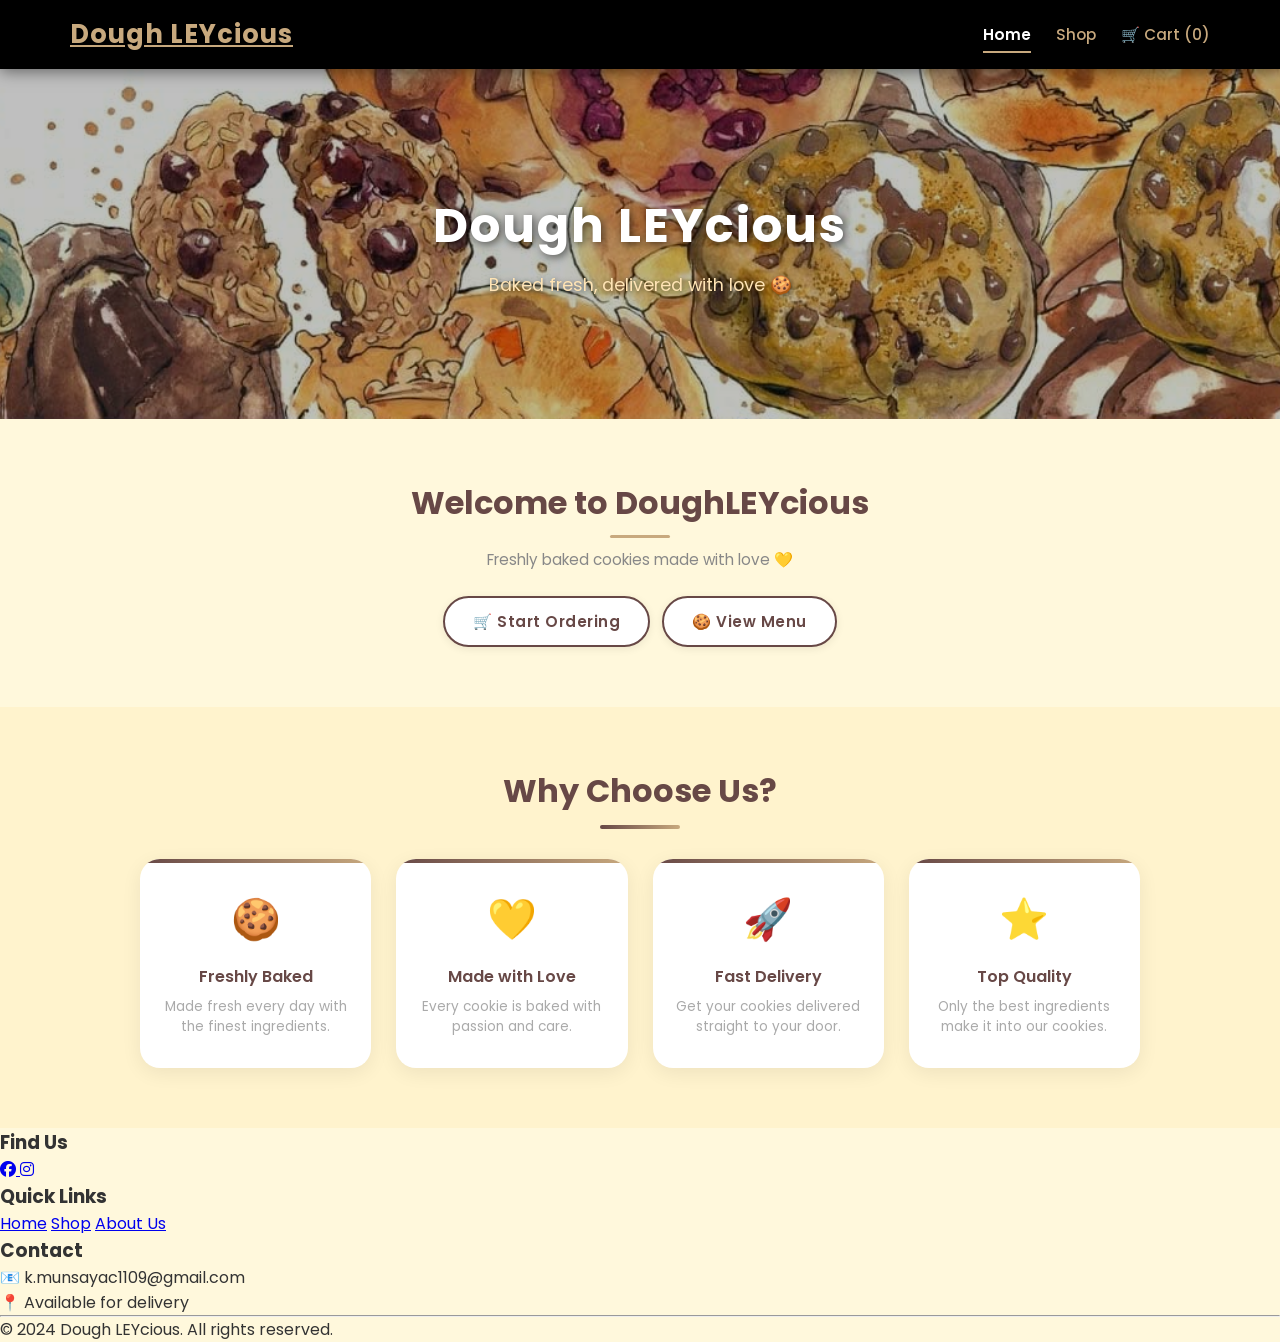
==== index.html @ f7484f89 "initial commit" ====
<!DOCTYPE html>
<html lang="en">
<head>
  <meta charset="UTF-8">
  <meta name="viewport" content="width=device-width, initial-scale=1.0">
  <meta name="description" content="Dough LEYcious - Freshly baked cookies made with love. Order now!">
  <title>Dough Leycious - Home</title>

  <!-- link sa css -->
  <link rel="stylesheet" href="style.css">

  <!-- for icons/emojis -->
  <link rel="stylesheet" href="https://cdnjs.cloudflare.com/ajax/libs/font-awesome/6.5.0/css/all.min.css">

  <!-- for font only -->
  <link rel="preconnect" href="https://fonts.googleapis.com">
  <link rel="preconnect" href="https://fonts.gstatic.com" crossorigin>
  <link href="https://fonts.googleapis.com/css2?family=Poppins:wght@300;400;500;600;700&display=swap" rel="stylesheet">

  <!-- favicon -->
  <link rel="icon" type="image/png" href="images/favicon.png">
</head>

<body>

<!-- ================= for navigation bar ================= -->
<nav class="navbar">
  <div class="navbar-inner">
    <a href="index.html" class="nav-logo">Dough LEYcious</a>
    <ul class="nav-links">
      <li><a href="index.html" class="active">Home</a></li>
      <li><a href="shop.html">Shop</a></li>
      <li><a href="cart.html">🛒 Cart (<span id="cart-count">0</span>)</a></li>
    </ul>
  </div>
</nav>

<main class="main-content">

  <!-- ================= header or so called hero section ================= -->
  <header class="header">
    <img src="images/header.jpg" 
         alt="Freshly baked cookies banner for Dough LEYcious" 
         loading="lazy">
    <div class="header-overlay">
      <h1>Dough LEYcious</h1>
      <p>Baked fresh, delivered with love 🍪</p>
    </div>
  </header>

  <!-- ================= welcome section(pag inopen ito agad makita) ================= -->
  <section class="home-section">
    <div class="container">
      <h2>Welcome to DoughLEYcious</h2>
      <p>Freshly baked cookies made with love 💛</p>
      <div class="order-options">
        <button class="hero-btn" onclick="goToOrderPage()">
          🛒 Start Ordering
        </button>
        <button class="hero-btn-outline" onclick="location.href='shop.html'">
          🍪 View Menu
        </button>
      </div>
    </div>
  </section>

  <!-- ================= additional for homepage design ================= -->
  <section class="features-section">
    <div class="container">
      <h2 class="section-title">Why Choose Us?</h2>
      <div class="divider"></div>
      <div class="features-grid">

        <div class="feature-card">
          <div class="feature-icon">🍪</div>
          <h3>Freshly Baked</h3>
          <p>Made fresh every day with the finest ingredients.</p>
        </div>

        <div class="feature-card">
          <div class="feature-icon">💛</div>
          <h3>Made with Love</h3>
          <p>Every cookie is baked with passion and care.</p>
        </div>

        <div class="feature-card">
          <div class="feature-icon">🚀</div>
          <h3>Fast Delivery</h3>
          <p>Get your cookies delivered straight to your door.</p>
        </div>

        <div class="feature-card">
          <div class="feature-icon">⭐</div>
          <h3>Top Quality</h3>
          <p>Only the best ingredients make it into our cookies.</p>
        </div>

      </div>
    </div>
  </section>

</main>

<!-- ================= footer ================= -->
<footer class="footer">
  <div class="footer-content">

    <div class="footer-section">
      <h3>Find Us</h3>
      <div class="socials">
        <a href="https://www.facebook.com/profile.php?id=61567054065532" 
           aria-label="Visit our Facebook page">
          <i class="fab fa-facebook"></i>
        </a>
        <a href="https://www.instagram.com/dough_leycious/" 
           aria-label="Visit our Instagram page">
          <i class="fab fa-instagram"></i>
        </a>
      </div>
    </div>

    <div class="footer-section">
      <h3>Quick Links</h3>
      <a href="index.html">Home</a>
      <a href="shop.html">Shop</a>
      <a href="aboutus.html">About Us</a>
    </div>

    <div class="footer-section">
      <h3>Contact</h3>
      <p>📧 k.munsayac1109@gmail.com</p>
      <p>📍 Available for delivery</p>
    </div>

  </div>

  <hr class="footer-divider">

  <div class="footer-bottom">
    <p>&copy; 2024 <span>Dough LEYcious</span>. All rights reserved.</p>
  </div>
</footer>

<script src="script.js"></script>
</body>
</html>
---- style.css ----
/* ================= IMPORT FONT ================= */
@import url('https://fonts.googleapis.com/css2?family=Poppins:wght@300;400;500;600;700&display=swap');

/* ================= GLOBAL ================= */
* {
  scroll-behavior: smooth;
  box-sizing: border-box;
  margin: 0;
  padding: 0;
}

html, body {
  height: 100%;
}

body {
  font-family: 'Poppins', sans-serif;
  background: #fff8dc;
  display: flex;
  flex-direction: column;
  color: #333;
}

section {
  padding: 60px 20px;
}

.main-content {
  flex: 1;
}

/* ================= SCROLLBAR ================= */
::-webkit-scrollbar {
  width: 8px;
}

::-webkit-scrollbar-track {
  background: #fff8dc;
}

::-webkit-scrollbar-thumb {
  background: #674846;
  border-radius: 10px;
}

::-webkit-scrollbar-thumb:hover {
  background: #4a3130;
}

/* ================= NAVBAR ================= */
.navbar {
  background: black;
  position: sticky;
  top: 0;
  z-index: 1000;
  box-shadow: 0 2px 15px rgba(0, 0, 0, 0.5);
}

.navbar-inner {
  max-width: 1200px;
  margin: auto;
  display: flex;
  justify-content: space-between;
  align-items: center;
  padding: 15px 30px;
}

/* LOGO */
.nav-logo {
  color: #c8a97e;
  font-size: 1.6rem;
  font-weight: 700;
  letter-spacing: 1px;
  text-shadow: 1px 1px 3px rgba(0,0,0,0.3);
  transition: 0.3s;
}

.nav-logo:hover {
  color: #fff;
  transform: scale(1.05);
}

/* NAV LINKS */
.nav-links {
  list-style: none;
  display: flex;
  gap: 25px;
  align-items: center;
}

.nav-links a {
  color: #c8a97e;
  text-decoration: none;
  font-weight: 500;
  font-size: 0.95rem;
  position: relative;
  padding-bottom: 5px;
  transition: color 0.3s;
}

/* HOVER UNDERLINE EFFECT */
.nav-links a::after {
  content: "";
  position: absolute;
  width: 0%;
  height: 2px;
  background: #c8a97e;
  left: 0;
  bottom: -3px;
  transition: 0.3s ease;
}

.nav-links a:hover::after,
.nav-links a.active::after {
  width: 100%;
}

.nav-links a:hover {
  color: #fff;
}

/* ACTIVE LINK */
.nav-links a.active {
  color: #fff;
  font-weight: 600;
}

/* ================= HEADER / HERO ================= */
.header {
  position: relative;
  overflow: hidden;
}

.header img {
  width: 100%;
  height: 350px;
  object-fit: cover;
  display: block;
  filter: brightness(0.75);
  transition: transform 0.5s ease;
}

.header:hover img {
  transform: scale(1.03);
}

/* HERO OVERLAY TEXT */
.header-overlay {
  position: absolute;
  top: 50%;
  left: 50%;
  transform: translate(-50%, -50%);
  text-align: center;
  color: white;
  z-index: 2;
}

.header-overlay h1 {
  font-size: 3rem;
  font-weight: 700;
  text-shadow: 2px 2px 8px rgba(0,0,0,0.6);
  letter-spacing: 2px;
}

.header-overlay p {
  font-size: 1.1rem;
  margin-top: 10px;
  text-shadow: 1px 1px 5px rgba(0,0,0,0.5);
  color: #ffe4b5;
}

/* ================= HOME / ORDER SECTION ================= */
.home-section {
  text-align: center;
  padding: 60px 20px;
}

.home-section h2 {
  font-size: 2rem;
  color: #674846;
  margin-bottom: 10px;
  position: relative;
  display: inline-block;
}

/* UNDERLINE DECORATION */
.home-section h2::after {
  content: "";
  display: block;
  width: 60px;
  height: 3px;
  background: #c8a97e;
  margin: 8px auto 0;
  border-radius: 5px;
}

.home-section p {
  color: #888;
  font-size: 0.95rem;
  margin-bottom: 25px;
}

/* ORDER BUTTONS */
.order-options {
  margin-top: 20px;
  display: flex;
  flex-wrap: wrap;
  justify-content: center;
  gap: 12px;
}

.order-options button {
  background: white;
  color: #674846;
  border: 2px solid #674846;
  padding: 12px 28px;
  border-radius: 30px;
  cursor: pointer;
  font-weight: 600;
  font-size: 0.95rem;
  font-family: 'Poppins', sans-serif;
  transition: all 0.3s ease;
  box-shadow: 0 2px 8px rgba(0,0,0,0.08);
}

.order-options button:hover {
  background: #674846;
  color: white;
  transform: translateY(-4px);
  box-shadow: 0 8px 20px rgba(103, 72, 70, 0.35);
}

.order-options button:active {
  transform: scale(0.95);
}

/* ================= CARDS SECTION ================= */
.cards-section {
  padding: 40px 20px;
  text-align: center;
}

.cards-section h2 {
  font-size: 2rem;
  color: #674846;
  margin-bottom: 30px;
}

.cards-container {
  display: flex;
  flex-wrap: wrap;
  justify-content: center;
  gap: 25px;
}

/* PRODUCT CARD */
.card {
  background: white;
  border-radius: 20px;
  padding: 20px;
  width: 220px;
  box-shadow: 0 5px 20px rgba(0,0,0,0.1);
  transition: all 0.3s ease;
  cursor: pointer;
  position: relative;
  overflow: hidden;
}

.card::before {
  content: "";
  position: absolute;
  top: 0;
  left: 0;
  width: 100%;
  height: 4px;
  background: linear-gradient(to right, #674846, #c8a97e);
}

.card:hover {
  transform: translateY(-8px);
  box-shadow: 0 15px 35px rgba(103, 72, 70, 0.25);
}

.card img {
  width: 100%;
  height: 150px;
  object-fit: cover;
  border-radius: 12px;
  margin-bottom: 12px;
  transition: transform 0.4s ease;
}

.card:hover img {
  transform: scale(1.05);
}

.card h3 {
  font-size: 1rem;
  color: #674846;
  margin-bottom: 5px;
}

.card p {
  font-size: 0.85rem;
  color: #999;
  margin-bottom: 10px;
}

.card .price {
  font-size: 1.1rem;
  font-weight: 700;
  color: #c8a97e;
}

.card .add-btn {
  margin-top: 12px;
  background: #674846;
  color: white;
  border: none;
  padding: 8px 20px;
  border-radius: 20px;
  cursor: pointer;
  font-size: 0.85rem;
  font-family: 'Poppins', sans-serif;
  transition: 0.3s;
  width: 100%;
}

.card .add-btn:hover {
  background: #c8a97e;
  transform: scale(1.03);
}

/* ================= BADGE / TAG ================= */
.badge {
  position: absolute;
  top: 15px;
  right: 15px;
  background: #674846;
  color: white;
  font-size: 0.7rem;
  padding: 4px 10px;
  border-radius: 20px;
  font-weight: 600;
  letter-spacing: 0.5px;
  z-index: 2;
  box-shadow: 0 2px 8px rgba(0,0,0,0.15);
}

.badge.new {
  background: #c8a97e;
}

.badge.sale {
  background: #e74c3c;
}

/* ================= DIVIDER ================= */
.divider {
  width: 80px;
  height: 4px;
  background: linear-gradient(to right, #674846, #c8a97e);
  margin: 10px auto 30px;
  border-radius: 5px;
}

/* ================= TOAST NOTIFICATION ================= */
.toast {
  position: fixed;
  bottom: 30px;
  right: 30px;
  background: #674846;
  color: white;
  padding: 12px 22px;
  border-radius: 30px;
  font-size: 0.9rem;
  box-shadow: 0 5px 15px rgba(0,0,0,0.2);
  opacity: 0;
  transform: translateY(20px);
  transition: all 0.4s ease;
  z-index: 9999;
}

.toast.show {
  opacity: 1;
  transform: translateY(0);
}

/* ================= SHOP BANNER ================= */
.shop-banner {
  background: linear-gradient(135deg, #674846, #c8a97e);
  padding: 60px 20px;
  text-align: center;
  position: relative;
  overflow: hidden;
}

.shop-banner::before {
  content: "🍪";
  position: absolute;
  font-size: 10rem;
  opacity: 0.07;
  top: -20px;
  left: -20px;
}

.shop-banner::after {
  content: "🍪";
  position: absolute;
  font-size: 10rem;
  opacity: 0.07;
  bottom: -20px;
  right: -20px;
}

.shop-banner-text h1 {
  font-size: 2.8rem;
  color: white;
  font-weight: 700;
  text-shadow: 2px 2px 8px rgba(0,0,0,0.3);
  letter-spacing: 2px;
}

.shop-banner-text p {
  color: #ffe4b5;
  font-size: 1rem;
  margin-top: 8px;
}

/* ================= SHOP CONTAINER ================= */
.shop-container {
  max-width: 1200px;
  margin: 40px auto;
  padding: 0 20px 60px;
}

/* SHOP TITLE */
.shop-title {
  text-align: center;
  font-size: 2rem;
  color: #674846;
  font-weight: 700;
  margin-bottom: 5px;
}

/* ================= PRODUCT GRID ================= */
.product-grid {
  display: grid;
  grid-template-columns: repeat(auto-fill, minmax(230px, 1fr));
  gap: 30px;
  margin-top: 30px;
}

/* ================= PRODUCT CARD ================= */
.product-card {
  background: white;
  border-radius: 20px;
  overflow: hidden;
  box-shadow: 0 5px 20px rgba(0,0,0,0.08);
  transition: all 0.3s ease;
  position: relative;
  display: flex;
  flex-direction: column;
}

/* TOP GRADIENT LINE */
.product-card::before {
  content: "";
  position: absolute;
  top: 0;
  left: 0;
  width: 100%;
  height: 4px;
  background: linear-gradient(to right, #674846, #c8a97e);
  z-index: 1;
}

.product-card:hover {
  transform: translateY(-8px);
  box-shadow: 0 15px 35px rgba(103, 72, 70, 0.2);
}

/* PRODUCT IMAGE */
.product-card img {
  width: 100%;
  height: 200px;
  object-fit: cover;
  display: block;
  transition: transform 0.4s ease;
}

.product-card:hover img {
  transform: scale(1.05);
}

/* PRODUCT INFO */
.product-info {
  padding: 18px;
  display: flex;
  flex-direction: column;
  gap: 8px;
  flex: 1;
}

.product-info h3 {
  font-size: 1.05rem;
  color: #674846;
  font-weight: 600;
  margin: 0;
}

/* PRODUCT DESCRIPTION */
.product-desc {
  font-size: 0.82rem;
  color: #aaa;
  margin: 0;
  line-height: 1.4;
}

/* PRICE */
.product-info .price {
  font-size: 1.2rem;
  font-weight: 700;
  color: #c8a97e;
  margin: 0;
}

/* ================= QUANTITY CONTROLS ================= */
.quantity {
  display: flex;
  align-items: center;
  gap: 10px;
  margin-top: 5px;
}

.quantity button {
  width: 32px;
  height: 32px;
  border-radius: 50%;
  border: 2px solid #674846;
  background: white;
  color: #674846;
  font-size: 1.1rem;
  font-weight: 700;
  cursor: pointer;
  transition: all 0.2s ease;
  display: flex;
  align-items: center;
  justify-content: center;
  line-height: 1;
}

.quantity button:hover {
  background: #674846;
  color: white;
  transform: scale(1.1);
}

.quantity input {
  width: 45px;
  text-align: center;
  border: 2px solid #e0d5c5;
  border-radius: 10px;
  padding: 5px;
  font-size: 0.95rem;
  font-family: 'Poppins', sans-serif
}
/* ================= SHOP BANNER ================= */
.shop-banner {
  background: linear-gradient(135deg, #674846, #c8a97e);
  padding: 60px 20px;
  text-align: center;
  position: relative;
  overflow: hidden;
}

.shop-banner::before {
  content: "🍪";
  position: absolute;
  font-size: 10rem;
  opacity: 0.07;
  top: -20px;
  left: -20px;
  pointer-events: none;
}

.shop-banner::after {
  content: "🍪";
  position: absolute;
  font-size: 10rem;
  opacity: 0.07;
  bottom: -20px;
  right: -20px;
  pointer-events: none;
}

.shop-banner-text h1 {
  font-size: 2.8rem;
  color: white;
  font-weight: 700;
  text-shadow: 2px 2px 8px rgba(0,0,0,0.3);
  letter-spacing: 2px;
}

.shop-banner-text p {
  color: #ffe4b5;
  font-size: 1rem;
  margin-top: 8px;
}

/* ================= SHOP CONTAINER ================= */
.shop-container {
  max-width: 1200px;
  margin: 40px auto;
  padding: 0 20px 60px;
}

/* SHOP TITLE */
.shop-title {
  text-align: center;
  font-size: 2rem;
  color: #674846;
  font-weight: 700;
  margin-bottom: 5px;
}

/* ================= PRODUCT GRID ================= */
.product-grid {
  display: grid;
  grid-template-columns: repeat(auto-fill, minmax(230px, 1fr));
  gap: 30px;
  margin-top: 30px;
}

/* ================= PRODUCT CARD ================= */
.product-card {
  background: white;
  border-radius: 20px;
  overflow: hidden;
  box-shadow: 0 5px 20px rgba(0,0,0,0.08);
  transition: all 0.3s ease;
  position: relative;
  display: flex;
  flex-direction: column;
}

/* TOP GRADIENT LINE */
.product-card::before {
  content: "";
  position: absolute;
  top: 0;
  left: 0;
  width: 100%;
  height: 4px;
  background: linear-gradient(to right, #674846, #c8a97e);
  z-index: 1;
}

.product-card:hover {
  transform: translateY(-8px);
  box-shadow: 0 15px 35px rgba(103, 72, 70, 0.2);
}

/* PRODUCT IMAGE */
.product-card img {
  width: 100%;
  height: 200px;
  object-fit: cover;
  display: block;
  transition: transform 0.4s ease;
}

.product-card:hover img {
  transform: scale(1.05);
}

/* PRODUCT INFO */
.product-info {
  padding: 18px;
  display: flex;
  flex-direction: column;
  gap: 8px;
  flex: 1;
}

.product-info h3 {
  font-size: 1.05rem;
  color: #674846;
  font-weight: 600;
  margin: 0;
}

/* PRODUCT DESCRIPTION */
.product-desc {
  font-size: 0.82rem;
  color: #aaa;
  margin: 0;
  line-height: 1.4;
}

/* PRICE */
.product-info .price {
  font-size: 1.2rem;
  font-weight: 700;
  color: #c8a97e;
  margin: 0;
}

/* ================= QUANTITY CONTROLS ================= */
.quantity {
  display: flex;
  align-items: center;
  gap: 10px;
  margin-top: 5px;
}

.quantity button {
  width: 32px;
  height: 32px;
  border-radius: 50%;
  border: 2px solid #674846;
  background: white;
  color: #674846;
  font-size: 1.1rem;
  font-weight: 700;
  cursor: pointer;
  transition: all 0.2s ease;
  display: flex;
  align-items: center;
  justify-content: center;
  line-height: 1;
}

.quantity button:hover {
  background: #674846;
  color: white;
  transform: scale(1.1);
}

.quantity input {
  width: 45px;
  text-align: center;
  border: 2px solid #e0d5c5;
  border-radius: 10px;
  padding: 5px;
  font-size: 0.95rem;
  font-family: 'Poppins', sans-serif;
  color: #674846;
  font-weight: 600;
  outline: none;
  transition: border 0.3s;
}

.quantity input:focus {
  border-color: #c8a97e;
}

/* Hide number input arrows */
.quantity input::-webkit-outer-spin-button,
.quantity input::-webkit-inner-spin-button {
  -webkit-appearance: none;
  margin: 0;
}


/* ================= ADD TO CART BUTTON ================= */
.add-to-cart-btn {
  margin-top: auto;
  background: linear-gradient(135deg, #674846, #c8a97e);
  color: white;
  border: none;
  padding: 10px 20px;
  border-radius: 25px;
  cursor: pointer;
  font-size: 0.9rem;
  font-family: 'Poppins', sans-serif;
  font-weight: 600;
  transition: all 0.3s ease;
  width: 100%;
  letter-spacing: 0.5px;
  box-shadow: 0 4px 12px rgba(103, 72, 70, 0.25);
}

.add-to-cart-btn:hover {
  background: linear-gradient(135deg, #c8a97e, #674846);
  transform: translateY(-2px);
  box-shadow: 0 8px 20px rgba(103, 72, 70, 0.35);
}

.add-to-cart-btn:active {
  transform: scale(0.97);
}

/* ================= HERO BUTTON ================= */
.hero-btn {
  background: linear-gradient(135deg, #674846, #c8a97e);
  color: white;
  border: none;
  padding: 14px 35px;
  border-radius: 30px;
  cursor: pointer;
  font-size: 1rem;
  font-family: 'Poppins', sans-serif;
  font-weight: 600;
  transition: all 0.3s ease;
  box-shadow: 0 4px 15px rgba(103, 72, 70, 0.35);
  letter-spacing: 0.5px;
}

.hero-btn:hover {
  background: linear-gradient(135deg, #c8a97e, #674846);
  transform: translateY(-4px);
  box-shadow: 0 8px 25px rgba(103, 72, 70, 0.45);
}

.hero-btn:active {
  transform: scale(0.97);
}

/* OUTLINE BUTTON */
.hero-btn-outline {
  background: transparent;
  color: #674846;
  border: 2px solid #674846;
  padding: 14px 35px;
  border-radius: 30px;
  cursor: pointer;
  font-size: 1rem;
  font-family: 'Poppins', sans-serif;
  font-weight: 600;
  transition: all 0.3s ease;
  letter-spacing: 0.5px;
}

.hero-btn-outline:hover {
  background: #674846;
  color: white;
  transform: translateY(-4px);
  box-shadow: 0 8px 25px rgba(103, 72, 70, 0.35);
}

.hero-btn-outline:active {
  transform: scale(0.97);
}

/* ================= FEATURES SECTION ================= */
.features-section {
  padding: 60px 20px;
  background: #fff3cd;
  text-align: center;
}

.section-title {
  font-size: 2rem;
  color: #674846;
  font-weight: 700;
  margin-bottom: 5px;
}

.features-grid {
  display: grid;
  grid-template-columns: repeat(auto-fill, minmax(200px, 1fr));
  gap: 25px;
  margin-top: 30px;
  max-width: 1000px;
  margin-left: auto;
  margin-right: auto;
}

/* FEATURE CARD */
.feature-card {
  background: white;
  border-radius: 20px;
  padding: 30px 20px;
  box-shadow: 0 5px 20px rgba(0,0,0,0.07);
  transition: all 0.3s ease;
  position: relative;
  overflow: hidden;
}

/* TOP GRADIENT LINE */
.feature-card::before {
  content: "";
  position: absolute;
  top: 0;
  left: 0;
  width: 100%;
  height: 4px;
  background: linear-gradient(to right, #674846, #c8a97e);
}

.feature-card:hover {
  transform: translateY(-8px);
  box-shadow: 0 15px 35px rgba(103, 72, 70, 0.15);
}

.feature-icon {
  font-size: 2.5rem;
  margin-bottom: 15px;
}

.feature-card h3 {
  font-size: 1rem;
  color: #674846;
  font-weight: 600;
  margin-bottom: 8px;
}

.feature-card p {
  font-size: 0.85rem;
  color: #aaa;
  line-height: 1.5;
}

/* ================= CONTAINER ================= */
.container {
  max-width: 1200px;
  margin: 0 auto;
  padding: 0 20px;
}

/* ================= RESPONSIVE ================= */
@media (max-width: 768px) {
  .features-grid {
    grid-template-columns: repeat(2, 1fr);
    gap: 15px;
  }

  .section-title {
    font-size: 1.5rem;
  }

  .hero-btn,
  .hero-btn-outline {
    padding: 12px 25px;
    font-size: 0.9rem;
  }
}

@media (max-width: 480px) {
  .features-grid {
    grid-template-columns: repeat(2, 1fr);
    gap: 12px;
  }

  .feature-card {
    padding: 20px 15px;
  }

  .feature-icon {
    font-size: 2rem;
  }

  .hero-btn,
  .hero-btn-outline {
    width: 100%;
    padding: 12px 20px;
  }

  .order-options {
    flex-direction: column;
    align-items: center;
  }
}

/* ================= ABOUT BANNER ================= */
.about-banner {
  background: linear-gradient(135deg, #674846, #c8a97e);
  padding: 80px 20px;
  text-align: center;
  position: relative;
  overflow: hidden;
}

.about-banner::before {
  content: "🍪";
  position: absolute;
  font-size: 10rem;
  opacity: 0.07;
  top: -20px;
  left: -20px;
  pointer-events: none;
}

.about-banner::after {
  content: "🍪";
  position: absolute;
  font-size: 10rem;
  opacity: 0.07;
  bottom: -20px;
  right: -20px;
  pointer-events: none;
}

.about-banner-text h1 {
  font-size: 2.8rem;
  color: white;
  font-weight: 700;
  text-shadow: 2px 2px 8px rgba(0,0,0,0.3);
  letter-spacing: 2px;
}

.about-banner-text p {
  color: #ffe4b5;
  font-size: 1rem;
  margin-top: 8px;
}

/* ================= ABOUT SECTION ================= */
.about-section {
  padding: 80px 20px;
  background: #fff8dc;
}

.about-story {
  display: flex;
  align-items: center;
  gap: 60px;
  max-width: 1100px;
  margin: 0 auto;
}

/* STORY IMAGE */
.about-story-img {
  flex: 1;
  border-radius: 20px;
  overflow: hidden;
  box-shadow: 0 10px 40px rgba(103, 72, 70, 0.2);
  min-width: 280px;
}

.about-story-img img {
  width: 100%;
  height: 380px;
  object-fit: cover;
  display: block;
  transition: transform 0.5s ease;
}

.about-story-img:hover img {
  transform: scale(1.05);
}

/* STORY TEXT */
.about-story-text {
  flex: 1;
}

.about-story-text h2 {
  font-size: 2rem;
  color: #674846;
  font-weight: 700;
  margin-bottom: 5px;
}

.about-story-text p {
  color: #777;
  font-size: 0.95rem;
  line-height: 1.8;
  margin-bottom: 15px;
}

.about-story-text .hero-btn {
  margin-top: 10px;
}

/* ================= VALUES SECTION ================= */
.values-section {
  padding: 80px 20px;
  background: #fff3cd;
  text-align: center;
}

.values-grid {
  display: grid;
  grid-template-columns: repeat(auto-fill, minmax(220px, 1fr));
  gap: 25px;
  margin-top: 30px;
  max-width: 1000px;
  margin-left: auto;
  margin-right: auto;
}

/* VALUE CARD */
.value-card {
  background: white;
  border-radius: 20px;
  padding: 35px 25px;
  box-shadow: 0 5px 20px rgba(0,0,0,0.07);
  transition: all 0.3s ease;
  position: relative;
  overflow: hidden;
}

.value-card::before {
  content: "";
  position: absolute;
  top: 0;
  left: 0;
  width: 100%;
  height: 4px;
  background: linear-gradient(to right, #674846, #c8a97e);
}

.value-card:hover {
  transform: translateY(-8px);
  box-shadow: 0 15px 35px rgba(103, 72, 70, 0.15);
}

.value-icon {
  font-size: 2.5rem;
  margin-bottom: 15px;
}

.value-card h3 {
  font-size: 1rem;
  color: #674846;
  font-weight: 600;
  margin-bottom: 10px;
}

.value-card p {
  font-size: 0.85rem;
  color: #aaa;
  line-height: 1.6;
}

/* ================= TEAM SECTION ================= */
.team-section {
  padding: 80px 20px;
  background: #fff8dc;
  text-align: center;
}

.team-grid {
  display: flex;
  flex-wrap: wrap;
  justify-content: center;
  gap: 30px;
  margin-top: 30px;
}

/* TEAM CARD */
.team-card {
  background: white;
  border-radius: 20px;
  padding: 30px 25px;
  width: 260px;
  box-shadow: 0 5px 20
}

/* ================= ORDER BANNER ================= */
.order-banner {
  background: linear-gradient(135deg, #674846, #c8a97e);
  padding: 80px 20px;
  text-align: center;
  position: relative;
  overflow: hidden;
}

.order-banner::before {
  content: "🍪";
  position: absolute;
  font-size: 10rem;
  opacity: 0.07;
  top: -20px;
  left: -20px;
  pointer-events: none;
}

.order-banner::after {
  content: "🍪";
  position: absolute;
  font-size: 10rem;
  opacity: 0.07;
  bottom: -20px;
  right: -20px;
  pointer-events: none;
}

.order-banner-text h1 {
  font-size: 2.8rem;
  color: white;
  font-weight: 700;
  text-shadow: 2px 2px 8px rgba(0,0,0,0.3);
  letter-spacing: 2px;
}

.order-banner-text p {
  color: #ffe4b5;
  font-size: 1rem;
  margin-top: 8px;
}

/* ================= BOX SECTION ================= */
.box-section {
  padding: 80px 20px;
  background: #fff8dc;
  text-align: center;
}

.box-subtitle {
  color: #888;
  font-size: 0.95rem;
  margin-bottom: 40px;
}

/* ================= BOX GRID ================= */
.box-grid {
  display: flex;
  flex-wrap: wrap;
  justify-content: center;
  gap: 30px;
  margin-top: 10px;
}

/* ================= BOX CARD ================= */
.box-card {
  background: white;
  border-radius: 24px;
  padding: 35px 25px;
  width: 300px;
  box-shadow: 0 5px 25px rgba(0,0,0,0.08);
  transition: all 0.3s ease;
  position: relative;
  overflow: hidden;
  cursor: pointer;
  text-align: center;
}

/* TOP GRADIENT LINE */
.box-card::before {
  content: "";
  position: absolute;
  top: 0;
  left: 0;
  width: 100%;
  height: 4px;
  background: linear-gradient(to right, #674846, #c8a97e);
}

.box-card:hover {
  transform: translateY(-10px);
  box-shadow: 0 20px 45px rgba(103, 72, 70, 0.2);
}

/* POPULAR CARD */
.box-card.popular {
  border: 2px solid #c8a97e;
  transform: scale(1.03);
  box-shadow: 0 10px 40px rgba(103, 72, 70, 0.2);
}

.box-card.popular:hover {
  transform: scale(1.03) translateY(-10px);
}

/* BOX ICON */
.box-icon {
  font-size: 2.5rem;
  margin-bottom: 15px;
}

/* BOX BADGE */
.box-badge {
  display: inline-block;
  background: #674846;
  color: white;
  font-size: 0.72rem;
  padding: 4px 14px;
  border-radius: 20px;
  font-weight: 600;
  margin-bottom: 12px;
  letter-spacing: 0.5px;
}

.popular-badge {
  background: linear-gradient(135deg, #674846, #c8a97e);
}

.best-badge {
  background: #c8a97e;
}

/* BOX TITLE */
.box-card h3 {
  font-size: 1.4rem;
  color: #674846;
  font-weight: 700;
  margin-bottom: 10px;
}

/* BOX DESCRIPTION */
.box-desc {
  font-size: 0.85rem;
  color: #aaa;
  line-height: 1.6;
  margin-bottom: 15px;
}

/* BOX PERKS LIST */
.box-perks {
  list-style: none;
  text-align: left;
  margin-bottom: 20px;
  padding: 0;
}

.box-perks li {
  font-size: 0.85rem;
  color: #666;
  padding: 5px 0;
  border-bottom: 1px dashed #f0e6d3;
}

.box-perks li:last-child {
  border-bottom: none;
}

/* BOX PRICE */
.box-price {
  font-size: 1.8rem;
  font-weight: 700;
  color: #c8a97e;
  margin-bottom: 20px;
}

/* BOX BUTTON */
.box-btn {
  width: 100%;
  background: linear-gradient(135deg, #674846, #c8a97e);
  color: white;
  border: none;
  padding: 12px 20px;
  border-radius: 25px;
  cursor: pointer;
  font-size: 0.95rem;
  font-family: 'Poppins', sans-serif;
  font-weight: 600;
  transition: all 0.3s ease;
  box-shadow: 0 4px 15px rgba(103, 72, 70, 0.25);
  letter-spacing: 0.5px;
}

.box-btn:hover {
  background: linear-gradient(135deg, #c8a97e, #674846);
  transform: translateY(-2px);
  box-shadow: 0 8px 25px rgba(103, 72, 70, 0.35);
}

.box-btn:active {
  transform: scale(0.97);
}

/* POPULAR BUTTON */
.popular-btn {
  background: linear-gradient(135deg, #c8a97e, #674846);
}

/* ================= HOW IT WORKS SECTION ================= */
.how-section {
  padding: 80px 20px;
  background: #fff3cd;
  text-align: center;
}

/* ================= CART BANNER ================= */
.cart-banner {
  background: linear-gradient(135deg, #674846, #c8a97e);
  padding: 80px 20px;
  text-align: center;
  position: relative;
  overflow: hidden;
}

.cart-banner::before {
  content: "🛒";
  position: absolute;
  font-size: 10rem;
  opacity: 0.07;
  top: -20px;
  left: -20px;
  pointer-events: none;
}

.cart-banner::after {
  content: "🛒";
  position: absolute;
  font-size: 10rem;
  opacity: 0.07;
  bottom: -20px;
  right: -20px;
  pointer-events: none;
}

.cart-banner-text h1 {
  font-size: 2.8rem;
  color: white;
  font-weight: 700;
  text-shadow: 2px 2px 8px rgba(0,0,0,0.3);
  letter-spacing: 2px;
}

.cart-banner-text p {
  color: #ffe4b5;
  font-size: 1rem;
  margin-top: 8px;
}

/* ================= CART SECTION ================= */
.cart-section {
  padding: 60px 20px;
  background: #fff8dc;
}

/* CART WRAPPER */
.cart-wrapper {
  display: flex;
  gap: 30px;
  align-items: flex-start;
  max-width: 1100px;
  margin: 0 auto;
}

/* ================= CART LEFT ================= */
.cart-left {
  flex: 1.5;
  background: white;
  border-radius: 20px;
  padding: 30px;
  box-shadow: 0 5px 25px rgba(0,0,0,0.08);
  position: relative;
  overflow: hidden;
}

.cart-left::before {
  content: "";
  position: absolute;
  top: 0;
  left: 0;
  width: 100%;
  height: 4px;
  background: linear-gradient(to right, #674846, #c8a97e);
}

/* CART HEADER */
.cart-header {
  display: flex;
  justify-content: space-between;
  align-items: center;
  margin-bottom: 15px;
}

.cart-header h2 {
  font-size: 1.3rem;
  color: #674846;
  font-weight: 700;
}

/* CLEAR CART BUTTON */
.clear-cart-btn {
  background: transparent;
  border: 2px solid #e74c3c;
  color: #e74c3c;
  padding: 6px 16px;
  border-radius: 20px;
  cursor: pointer;
  font-size: 0.8rem;
  font-family: 'Poppins', sans-serif;
  font-weight: 600;
  transition: all 0.3s ease;
}

.clear-cart-btn:hover {
  background: #e74c3c;
  color: white;
  transform: translateY(-2px);
}

/* ================= CART ITEM ================= */
.cart-item {
  display: flex;
  align-items: center;
  gap: 15px;
  padding: 15px 0;
  border-bottom: 1px dashed #f0e6d3;
}

.cart-item:last-child {
  border-bottom: none;
}

.cart-item img {
  width: 75px;
  height: 75px;
  object-fit: cover;
  border-radius: 12px;
  box-shadow: 0 3px 10px rgba(0,0,0,0.1);
}

.cart-item-info {
  flex: 1;
}

.cart-item-info h3 {
  font-size: 0.95rem;
  color: #674846;
  font-weight: 600;
  margin-bottom: 4px;
}

.cart-item-info p {
  font-size: 0.85rem;
  color: #aaa;
}

.cart-item-price {
  font-size: 1rem;
  font-weight: 700;
  color: #c8a97e;
  min-width: 70px;
  text-align: right;
}

/* REMOVE BUTTON */
.remove-btn {
  background: transparent;
  border: none;
  color: #e74c3c;
  font-size: 1.1rem;
  cursor: pointer;
  transition: all 0.2s ease;
  padding: 5px;
}

.remove-btn:hover {
  transform: scale(1.2);
  color: #c0392b;
}

/* ================= EMPTY CART ================= */
.empty-cart {
  text-align: center;
  padding: 50px 20px;
}
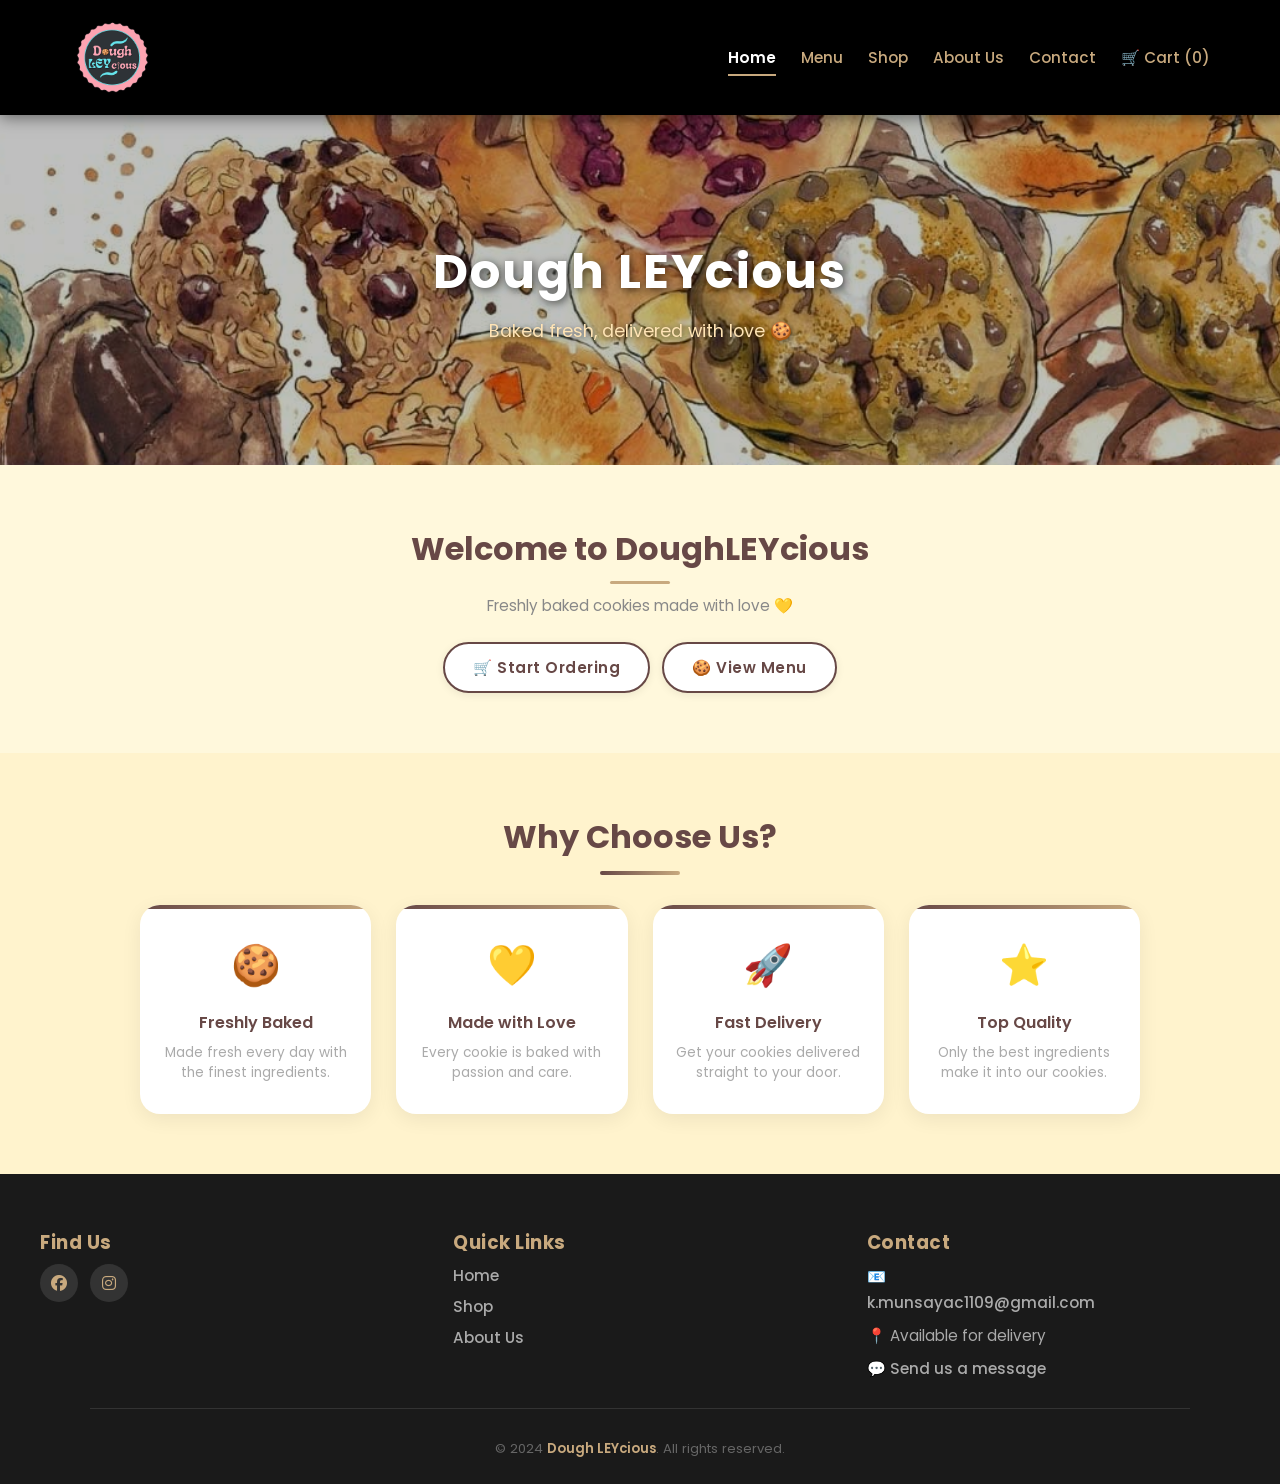
==== commit 176c04de: "all changes" ====
--- a/index.html
+++ b/index.html
@@ -18,7 +18,7 @@
   <link href="https://fonts.googleapis.com/css2?family=Poppins:wght@300;400;500;600;700&display=swap" rel="stylesheet">
 
   <!-- favicon -->
-  <link rel="icon" type="image/png" href="images/favicon.png">
+  <link rel="icon" type="image/png" href="images/logo.png">
 </head>
 
 <body>
@@ -26,10 +26,18 @@
 <!-- ================= for navigation bar ================= -->
 <nav class="navbar">
   <div class="navbar-inner">
-    <a href="index.html" class="nav-logo">Dough LEYcious</a>
+    <a href="index.html" class="nav-logo">
+  <img src="images/logo.png" alt="Dough LEYcious Logo" class="nav-logo-img">
+</a>
+
+
+
     <ul class="nav-links">
       <li><a href="index.html" class="active">Home</a></li>
+      <li><a href="cookies.html">Menu</a></li>
       <li><a href="shop.html">Shop</a></li>
+      <li><a href="aboutus.html">About Us</a></li>
+      <li><a href="contact.html">Contact</a></li>
       <li><a href="cart.html">🛒 Cart (<span id="cart-count">0</span>)</a></li>
     </ul>
   </div>
@@ -57,7 +65,7 @@
         <button class="hero-btn" onclick="goToOrderPage()">
           🛒 Start Ordering
         </button>
-        <button class="hero-btn-outline" onclick="location.href='shop.html'">
+        <button class="hero-btn-outline" onclick="location.href='cookies.html'">
           🍪 View Menu
         </button>
       </div>
@@ -95,13 +103,14 @@
           <p>Only the best ingredients make it into our cookies.</p>
         </div>
 
+        
       </div>
     </div>
   </section>
 
 </main>
 
-<!-- ================= footer ================= -->
+<!-- ================= footer section ================= -->
 <footer class="footer">
   <div class="footer-content">
 
@@ -126,11 +135,13 @@
       <a href="aboutus.html">About Us</a>
     </div>
 
-    <div class="footer-section">
-      <h3>Contact</h3>
-      <p>📧 k.munsayac1109@gmail.com</p>
-      <p>📍 Available for delivery</p>
-    </div>
+    
+  <div class="footer-section">
+    <h3>Contact</h3>
+    <p>📧 <a href="mailto:k.munsayac1109@gmail.com">k.munsayac1109@gmail.com</a></p>
+    <p>📍 Available for delivery</p>
+    <a href="contact.html" class="contact-page-link">💬 Send us a message</a>
+</div>
 
   </div>
 
--- a/style.css
+++ b/style.css
@@ -1,7 +1,7 @@
-/* ================= IMPORT FONT ================= */
+/* ================= FONT ================= */
 @import url('https://fonts.googleapis.com/css2?family=Poppins:wght@300;400;500;600;700&display=swap');
 
-/* ================= GLOBAL ================= */
+/* ================= GLOBAL RESET ================= */
 * {
   scroll-behavior: smooth;
   box-sizing: border-box;
@@ -21,12 +21,32 @@
   color: #333;
 }
 
+a {
+  text-decoration: none;
+  color: inherit;
+}
+
+ul {
+  list-style: none;
+}
+
+img {
+  max-width: 100%;
+  display: block;
+}
+
 section {
   padding: 60px 20px;
 }
 
 .main-content {
   flex: 1;
+}
+
+.container {
+  max-width: 1200px;
+  margin: 0 auto;
+  padding: 0 20px;
 }
 
 /* ================= SCROLLBAR ================= */
@@ -65,22 +85,26 @@
   padding: 15px 30px;
 }
 
-/* LOGO */
+/* ===== LOGO  ===== */
 .nav-logo {
-  color: #c8a97e;
-  font-size: 1.6rem;
-  font-weight: 700;
-  letter-spacing: 1px;
-  text-shadow: 1px 1px 3px rgba(0,0,0,0.3);
-  transition: 0.3s;
-}
-
-.nav-logo:hover {
-  color: #fff;
-  transform: scale(1.05);
-}
-
-/* NAV LINKS */
+  display: flex;
+  align-items: center;
+  text-decoration: none;
+}
+
+.nav-logo-img {
+  height: 85px;
+  width: 85px;
+  border-radius: 50%;
+  object-fit: cover;
+  transition: transform 0.6s ease;
+}
+
+.nav-logo-img:hover {
+  transform: rotate(360deg) scale(1.3);
+}
+
+/* ===== NAV LINKS ===== */
 .nav-links {
   list-style: none;
   display: flex;
@@ -98,7 +122,6 @@
   transition: color 0.3s;
 }
 
-/* HOVER UNDERLINE EFFECT */
 .nav-links a::after {
   content: "";
   position: absolute;
@@ -119,13 +142,12 @@
   color: #fff;
 }
 
-/* ACTIVE LINK */
 .nav-links a.active {
   color: #fff;
   font-weight: 600;
 }
 
-/* ================= HEADER / HERO ================= */
+/* ================= HERO SECTION ================= */
 .header {
   position: relative;
   overflow: hidden;
@@ -144,7 +166,6 @@
   transform: scale(1.03);
 }
 
-/* HERO OVERLAY TEXT */
 .header-overlay {
   position: absolute;
   top: 50%;
@@ -183,7 +204,6 @@
   display: inline-block;
 }
 
-/* UNDERLINE DECORATION */
 .home-section h2::after {
   content: "";
   display: block;
@@ -200,7 +220,6 @@
   margin-bottom: 25px;
 }
 
-/* ORDER BUTTONS */
 .order-options {
   margin-top: 20px;
   display: flex;
@@ -234,6 +253,635 @@
   transform: scale(0.95);
 }
 
+/* ============ COOKIE MENU PAGE STYLES ============ */
+
+    /* ---- Menu Welcome ---- */
+    .menu-welcome {
+      text-align: center;
+      padding: 60px 20px 20px;
+    }
+
+    .menu-welcome h2 {
+      font-size: 2rem;
+      color: #674846;
+      margin-bottom: 10px;
+      position: relative;
+      display: inline-block;
+    }
+
+    .menu-welcome h2::after {
+      content: "";
+      display: block;
+      width: 60px;
+      height: 3px;
+      background: #c8a97e;
+      margin: 8px auto 0;
+      border-radius: 5px;
+    }
+
+    .menu-welcome p {
+      color: #888;
+      font-size: 0.95rem;
+      margin-bottom: 25px;
+    }
+
+    .menu-actions {
+      display: flex;
+      justify-content: center;
+      gap: 12px;
+      margin-bottom: 10px;
+      flex-wrap: wrap;
+    }
+
+    .menu-actions a {
+      display: inline-flex;
+      align-items: center;
+      gap: 8px;
+      text-decoration: none;
+      font-family: 'Poppins', sans-serif;
+      font-weight: 600;
+      font-size: 0.95rem;
+      padding: 12px 28px;
+      border-radius: 30px;
+      cursor: pointer;
+      transition: all 0.3s ease;
+      box-shadow: 0 2px 8px rgba(0,0,0,0.08);
+    }
+
+    .menu-btn-primary {
+      background: linear-gradient(135deg, #674846, #c8a97e);
+      color: white;
+      border: 2px solid transparent;
+      box-shadow: 0 4px 15px rgba(103, 72, 70, 0.35);
+    }
+
+    .menu-btn-primary:hover {
+      background: linear-gradient(135deg, #c8a97e, #674846);
+      transform: translateY(-4px);
+      box-shadow: 0 8px 25px rgba(103, 72, 70, 0.45);
+    }
+
+    .menu-btn-outline {
+      background: white;
+      color: #674846;
+      border: 2px solid #674846;
+    }
+
+    .menu-btn-outline:hover {
+      background: #674846;
+      color: white;
+      transform: translateY(-4px);
+      box-shadow: 0 8px 20px rgba(103, 72, 70, 0.35);
+    }
+
+    /* ---- Category Title ---- */
+    .category-title {
+      font-size: 1.4rem;
+      color: #674846;
+      font-weight: 700;
+      margin: 45px 0 25px;
+      text-align: center;
+      position: relative;
+    }
+
+    .category-title::after {
+      content: '';
+      display: block;
+      width: 50px;
+      height: 3px;
+      background: linear-gradient(to right, #674846, #c8a97e);
+      margin: 10px auto 0;
+      border-radius: 5px;
+    }
+
+    .menu-count {
+      display: inline-block;
+      background: linear-gradient(135deg, #674846, #c8a97e);
+      color: white;
+      font-size: 0.72rem;
+      padding: 3px 12px;
+      border-radius: 20px;
+      font-weight: 600;
+      margin-left: 8px;
+      letter-spacing: 0.3px;
+      vertical-align: middle;
+    }
+
+    /* ---- Cookie Grid ---- */
+    .menu-container {
+      max-width: 1100px;
+      margin: 0 auto;
+      padding: 0 20px 80px;
+    }
+
+    .cookie-grid {
+      display: grid;
+      grid-template-columns: repeat(auto-fill, minmax(220px, 1fr));
+      gap: 30px;
+      margin-top: 10px;
+    }
+
+    /* ---- Cookie Grid Card ---- */
+    .cookie-grid-card {
+      background: white;
+      border-radius: 20px;
+      padding: 25px 20px;
+      box-shadow: 0 5px 20px rgba(0,0,0,0.08);
+      transition: all 0.3s ease;
+      position: relative;
+      overflow: hidden;
+      text-align: center;
+      cursor: pointer;
+    }
+
+    .cookie-grid-card::before {
+      content: "";
+      position: absolute;
+      top: 0;
+      left: 0;
+      width: 100%;
+      height: 4px;
+      background: linear-gradient(to right, #674846, #c8a97e);
+      z-index: 1;
+    }
+
+    .cookie-grid-card:hover {
+      transform: translateY(-10px);
+      box-shadow: 0 20px 45px rgba(103, 72, 70, 0.22);
+    }
+
+    /* ---- Cookie Image with Spin ---- */
+    .cookie-img-wrapper {
+      width: 160px;
+      height: 160px;
+      margin: 0 auto 18px;
+      border-radius: 50%;
+      overflow: hidden;
+      position: relative;
+      display: flex;
+      align-items: center;
+      justify-content: center;
+      background: #fff8dc;
+      border: 3px solid #f0e6d3;
+      transition: all 0.3s ease;
+    }
+
+    .cookie-grid-card:hover .cookie-img-wrapper {
+      border-color: #c8a97e;
+      box-shadow: 0 8px 30px rgba(103, 72, 70, 0.2);
+    }
+
+    .cookie-img-wrapper img {
+      width: 130px;
+      height: 130px;
+      object-fit: contain;
+      transition: transform 0.8s ease;
+      border-radius: 0;
+      border: none;
+    }
+
+    .cookie-grid-card:hover .cookie-img-wrapper img {
+      transform: rotate(360deg) scale(1.1);
+    }
+
+    /* ---- Cookie Card Info ---- */
+    .cookie-grid-card h3 {
+      font-size: 1.05rem;
+      color: #674846;
+      font-weight: 700;
+      margin-bottom: 5px;
+    }
+
+    .cookie-grid-card .cookie-tagline {
+      font-size: 0.8rem;
+      color: #aaa;
+      margin-bottom: 10px;
+      line-height: 1.4;
+      min-height: 36px;
+    }
+
+    .cookie-grid-card .cookie-price {
+      font-size: 1.2rem;
+      font-weight: 700;
+      color: #c8a97e;
+      display: block;
+      margin-bottom: 15px;
+    }
+
+    /* ---- View Ingredients Button ---- */
+    .view-ingredients-btn {
+      background: linear-gradient(135deg, #674846, #c8a97e);
+      color: white;
+      border: none;
+      padding: 10px 22px;
+      border-radius: 25px;
+      cursor: pointer;
+      font-size: 0.85rem;
+      font-family: 'Poppins', sans-serif;
+      font-weight: 600;
+      transition: all 0.3s ease;
+      width: 100%;
+      letter-spacing: 0.3px;
+      box-shadow: 0 4px 12px rgba(103, 72, 70, 0.25);
+      display: inline-flex;
+      align-items: center;
+      justify-content: center;
+      gap: 6px;
+    }
+
+    .view-ingredients-btn:hover {
+      background: linear-gradient(135deg, #c8a97e, #674846);
+      transform: translateY(-2px);
+      box-shadow: 0 8px 20px rgba(103, 72, 70, 0.35);
+    }
+
+    .view-ingredients-btn:active {
+      transform: scale(0.97);
+    }
+
+    /* ============ INGREDIENT MODAL ============ */
+    .ingredient-modal-overlay {
+      position: fixed;
+      top: 0;
+      left: 0;
+      width: 100%;
+      height: 100%;
+      background: rgba(0, 0, 0, 0.6);
+      backdrop-filter: blur(4px);
+      z-index: 9998;
+      display: none;
+      justify-content: center;
+      align-items: center;
+      padding: 20px;
+    }
+
+    .ingredient-modal-overlay.active {
+      display: flex;
+    }
+
+    .ingredient-modal {
+      background: white;
+      border-radius: 24px;
+      padding: 40px 35px;
+      width: 100%;
+      max-width: 500px;
+      max-height: 90vh;
+      overflow-y: auto;
+      position: relative;
+      box-shadow: 0 20px 60px rgba(0, 0, 0, 0.3);
+      animation: modalSlideUp 0.4s ease;
+    }
+
+    @keyframes modalSlideUp {
+      from {
+        opacity: 0;
+        transform: translateY(40px) scale(0.95);
+      }
+      to {
+        opacity: 1;
+        transform: translateY(0) scale(1);
+      }
+    }
+
+    .ingredient-modal::before {
+      content: "";
+      position: absolute;
+      top: 0;
+      left: 0;
+      width: 100%;
+      height: 4px;
+      background: linear-gradient(to right, #674846, #c8a97e);
+      border-radius: 24px 24px 0 0;
+    }
+
+    /* ---- Close Button ---- */
+    .modal-close-btn {
+      position: absolute;
+      top: 15px;
+      right: 20px;
+      background: #fff0f0;
+      border: none;
+      color: #e74c3c;
+      font-size: 1.2rem;
+      cursor: pointer;
+      width: 36px;
+      height: 36px;
+      border-radius: 50%;
+      display: flex;
+      align-items: center;
+      justify-content: center;
+      transition: all 0.3s ease;
+      z-index: 10;
+    }
+
+    .modal-close-btn:hover {
+      background: #fde2e2;
+      transform: scale(1.1) rotate(90deg);
+      color: #c0392b;
+    }
+
+    /* ---- Modal Header ---- */
+    .modal-cookie-header {
+      text-align: center;
+      margin-bottom: 25px;
+    }
+
+    .modal-cookie-img {
+      width: 140px;
+      height: 140px;
+      object-fit: contain;
+      margin: 0 auto 15px;
+      display: block;
+      animation: spinOnce 0.8s ease;
+    }
+
+    @keyframes spinOnce {
+      from { transform: rotate(0deg) scale(0.5); opacity: 0; }
+      to { transform: rotate(360deg) scale(1); opacity: 1; }
+    }
+
+    .modal-cookie-header h2 {
+      font-size: 1.5rem;
+      color: #674846;
+      font-weight: 700;
+      margin-bottom: 5px;
+    }
+
+    .modal-cookie-header .modal-tagline {
+      font-size: 0.88rem;
+      color: #aaa;
+      margin-bottom: 5px;
+    }
+
+    .modal-cookie-header .modal-price {
+      font-size: 1.3rem;
+      font-weight: 700;
+      color: #c8a97e;
+    }
+
+    /* ---- description ng cookie ---- */
+    .modal-description {
+      font-size: 0.88rem;
+      color: #888;
+      line-height: 1.7;
+      padding: 14px 16px;
+      background: #fffdf8;
+      border-radius: 12px;
+      border-left: 3px solid #c8a97e;
+      margin-bottom: 20px;
+    }
+
+    /* ---- Modal Ingredients ---- */
+    .modal-ingredients-title {
+      font-size: 0.95rem;
+      color: #674846;
+      font-weight: 700;
+      margin-bottom: 12px;
+      display: flex;
+      align-items: center;
+      gap: 6px;
+    }
+
+    .modal-ingredients-list {
+      list-style: none;
+      display: flex;
+      flex-wrap: wrap;
+      gap: 8px;
+      padding: 0;
+      margin: 0 0 18px 0;
+    }
+
+    .modal-ingredients-list li {
+      background: #fff8dc;
+      color: #674846;
+      padding: 6px 15px;
+      border-radius: 20px;
+      font-size: 0.8rem;
+      font-weight: 500;
+      border: 1px solid #e8d5a3;
+      transition: all 0.3s ease;
+    }
+
+    .modal-ingredients-list li:hover {
+      background: linear-gradient(135deg, #674846, #c8a97e);
+      color: #fff;
+      border-color: #674846;
+      transform: translateY(-2px);
+      box-shadow: 0 4px 10px rgba(103, 72, 70, 0.2);
+    }
+
+    /* ---- Modal Allergen ---- */
+    .modal-allergen {
+      font-size: 0.78rem;
+      color: #b71c1c;
+      background: #fce4ec;
+      padding: 10px 14px;
+      border-radius: 12px;
+      display: flex;
+      align-items: center;
+      gap: 8px;
+      border: 1px solid #f8bbd0;
+      margin-bottom: 20px;
+    }
+
+    /* ---- Modal Action Buttons ---- */
+    .modal-actions {
+      display: flex;
+      gap: 10px;
+    }
+
+    .modal-shop-btn {
+      flex: 1;
+      background: linear-gradient(135deg, #674846, #c8a97e);
+      color: white;
+      border: none;
+      padding: 12px 20px;
+      border-radius: 25px;
+      cursor: pointer;
+      font-size: 0.9rem;
+      font-family: 'Poppins', sans-serif;
+      font-weight: 600;
+      transition: all 0.3s ease;
+      box-shadow: 0 4px 15px rgba(103, 72, 70, 0.25);
+      display: inline-flex;
+      align-items: center;
+      justify-content: center;
+      gap: 6px;
+      text-decoration: none;
+    }
+
+    .modal-shop-btn:hover {
+      background: linear-gradient(135deg, #c8a97e, #674846);
+      transform: translateY(-2px);
+      box-shadow: 0 8px 25px rgba(103, 72, 70, 0.35);
+    }
+
+    .modal-close-action {
+      flex: 1;
+      background: white;
+      color: #674846;
+      border: 2px solid #674846;
+      padding: 12px 20px;
+      border-radius: 25px;
+      cursor: pointer;
+      font-size: 0.9rem;
+      font-family: 'Poppins', sans-serif;
+      font-weight: 600;
+      transition: all 0.3s ease;
+      display: inline-flex;
+      align-items: center;
+      justify-content: center;
+      gap: 6px;
+    }
+
+    .modal-close-action:hover {
+      background: #674846;
+      color: white;
+      transform: translateY(-2px);
+      box-shadow: 0 8px 20px rgba(103, 72, 70, 0.35);
+    }
+
+    /* ---- Modal Scrollbar ---- */
+    .ingredient-modal::-webkit-scrollbar {
+      width: 6px;
+    }
+
+    .ingredient-modal::-webkit-scrollbar-track {
+      background: transparent;
+    }
+
+    .ingredient-modal::-webkit-scrollbar-thumb {
+      background: #c8a97e;
+      border-radius: 10px;
+    }
+
+    /* ---- Footer spacing ---- */
+    .footer-menu-page {
+      padding-bottom: 30px !important;
+    }
+
+    /* ---- Responsive ---- */
+    @media (max-width: 768px) {
+      .cookie-grid {
+        grid-template-columns: repeat(2, 1fr);
+        gap: 20px;
+      }
+
+      .cookie-img-wrapper {
+        width: 130px;
+        height: 130px;
+      }
+
+      .cookie-img-wrapper img {
+        width: 105px;
+        height: 105px;
+      }
+
+      .cookie-grid-card h3 {
+        font-size: 0.92rem;
+      }
+
+      .cookie-grid-card .cookie-tagline {
+        font-size: 0.75rem;
+        min-height: 30px;
+      }
+
+      .menu-welcome h2 {
+        font-size: 1.6rem;
+      }
+
+      .ingredient-modal {
+        padding: 30px 22px;
+        max-height: 85vh;
+      }
+
+      .modal-cookie-img {
+        width: 110px;
+        height: 110px;
+      }
+
+      .modal-cookie-header h2 {
+        font-size: 1.3rem;
+      }
+    }
+
+    @media (max-width: 480px) {
+      .cookie-grid {
+        grid-template-columns: repeat(2, 1fr);
+        gap: 14px;
+      }
+
+      .cookie-grid-card {
+        padding: 18px 14px;
+        border-radius: 16px;
+      }
+
+      .cookie-img-wrapper {
+        width: 100px;
+        height: 100px;
+      }
+
+      .cookie-img-wrapper img {
+        width: 80px;
+        height: 80px;
+      }
+
+      .cookie-grid-card h3 {
+        font-size: 0.82rem;
+      }
+
+      .cookie-grid-card .cookie-tagline {
+        font-size: 0.7rem;
+        min-height: 26px;
+      }
+
+      .cookie-grid-card .cookie-price {
+        font-size: 1rem;
+        margin-bottom: 10px;
+      }
+
+      .view-ingredients-btn {
+        padding: 8px 14px;
+        font-size: 0.78rem;
+      }
+
+      .menu-actions {
+        flex-direction: column;
+        align-items: center;
+      }
+
+      .menu-actions a {
+        width: 85%;
+        justify-content: center;
+      }
+
+      .category-title {
+        font-size: 1.15rem;
+      }
+
+      .ingredient-modal {
+        padding: 25px 18px;
+        border-radius: 20px;
+      }
+
+      .modal-cookie-img {
+        width: 90px;
+        height: 90px;
+      }
+
+      .modal-actions {
+        flex-direction: column;
+      }
+
+      .modal-cookie-header h2 {
+        font-size: 1.15rem;
+      }
+
+      .modal-ingredients-list {
+        justify-content: center;
+      }
+    }
+
 /* ================= CARDS SECTION ================= */
 .cards-section {
   padding: 40px 20px;
@@ -253,7 +901,6 @@
   gap: 25px;
 }
 
-/* PRODUCT CARD */
 .card {
   background: white;
   border-radius: 20px;
@@ -331,7 +978,7 @@
   transform: scale(1.03);
 }
 
-/* ================= BADGE / TAG ================= */
+/* ================= BADGE ================= */
 .badge {
   position: absolute;
   top: 15px;
@@ -402,6 +1049,7 @@
   opacity: 0.07;
   top: -20px;
   left: -20px;
+  pointer-events: none;
 }
 
 .shop-banner::after {
@@ -411,6 +1059,7 @@
   opacity: 0.07;
   bottom: -20px;
   right: -20px;
+  pointer-events: none;
 }
 
 .shop-banner-text h1 {
@@ -434,7 +1083,6 @@
   padding: 0 20px 60px;
 }
 
-/* SHOP TITLE */
 .shop-title {
   text-align: center;
   font-size: 2rem;
@@ -463,7 +1111,6 @@
   flex-direction: column;
 }
 
-/* TOP GRADIENT LINE */
 .product-card::before {
   content: "";
   position: absolute;
@@ -480,7 +1127,6 @@
   box-shadow: 0 15px 35px rgba(103, 72, 70, 0.2);
 }
 
-/* PRODUCT IMAGE */
 .product-card img {
   width: 100%;
   height: 200px;
@@ -493,7 +1139,6 @@
   transform: scale(1.05);
 }
 
-/* PRODUCT INFO */
 .product-info {
   padding: 18px;
   display: flex;
@@ -509,7 +1154,6 @@
   margin: 0;
 }
 
-/* PRODUCT DESCRIPTION */
 .product-desc {
   font-size: 0.82rem;
   color: #aaa;
@@ -517,7 +1161,6 @@
   line-height: 1.4;
 }
 
-/* PRICE */
 .product-info .price {
   font-size: 1.2rem;
   font-weight: 700;
@@ -525,126 +1168,7 @@
   margin: 0;
 }
 
-/* ================= QUANTITY CONTROLS ================= */
-.quantity {
-  display: flex;
-  align-items: center;
-  gap: 10px;
-  margin-top: 5px;
-}
-
-.quantity button {
-  width: 32px;
-  height: 32px;
-  border-radius: 50%;
-  border: 2px solid #674846;
-  background: white;
-  color: #674846;
-  font-size: 1.1rem;
-  font-weight: 700;
-  cursor: pointer;
-  transition: all 0.2s ease;
-  display: flex;
-  align-items: center;
-  justify-content: center;
-  line-height: 1;
-}
-
-.quantity button:hover {
-  background: #674846;
-  color: white;
-  transform: scale(1.1);
-}
-
-.quantity input {
-  width: 45px;
-  text-align: center;
-  border: 2px solid #e0d5c5;
-  border-radius: 10px;
-  padding: 5px;
-  font-size: 0.95rem;
-  font-family: 'Poppins', sans-serif
-}
-/* ================= SHOP BANNER ================= */
-.shop-banner {
-  background: linear-gradient(135deg, #674846, #c8a97e);
-  padding: 60px 20px;
-  text-align: center;
-  position: relative;
-  overflow: hidden;
-}
-
-.shop-banner::before {
-  content: "🍪";
-  position: absolute;
-  font-size: 10rem;
-  opacity: 0.07;
-  top: -20px;
-  left: -20px;
-  pointer-events: none;
-}
-
-.shop-banner::after {
-  content: "🍪";
-  position: absolute;
-  font-size: 10rem;
-  opacity: 0.07;
-  bottom: -20px;
-  right: -20px;
-  pointer-events: none;
-}
-
-.shop-banner-text h1 {
-  font-size: 2.8rem;
-  color: white;
-  font-weight: 700;
-  text-shadow: 2px 2px 8px rgba(0,0,0,0.3);
-  letter-spacing: 2px;
-}
-
-.shop-banner-text p {
-  color: #ffe4b5;
-  font-size: 1rem;
-  margin-top: 8px;
-}
-
-/* ================= SHOP CONTAINER ================= */
-.shop-container {
-  max-width: 1200px;
-  margin: 40px auto;
-  padding: 0 20px 60px;
-}
-
-/* SHOP TITLE */
-.shop-title {
-  text-align: center;
-  font-size: 2rem;
-  color: #674846;
-  font-weight: 700;
-  margin-bottom: 5px;
-}
-
-/* ================= PRODUCT GRID ================= */
-.product-grid {
-  display: grid;
-  grid-template-columns: repeat(auto-fill, minmax(230px, 1fr));
-  gap: 30px;
-  margin-top: 30px;
-}
-
-/* ================= PRODUCT CARD ================= */
-.product-card {
-  background: white;
-  border-radius: 20px;
-  overflow: hidden;
-  box-shadow: 0 5px 20px rgba(0,0,0,0.08);
-  transition: all 0.3s ease;
-  position: relative;
-  display: flex;
-  flex-direction: column;
-}
-
-/* TOP GRADIENT LINE */
+
 .product-card::before {
   content: "";
   position: absolute;
@@ -661,7 +1185,6 @@
   box-shadow: 0 15px 35px rgba(103, 72, 70, 0.2);
 }
 
-/* PRODUCT IMAGE */
 .product-card img {
   width: 100%;
   height: 200px;
@@ -674,7 +1197,6 @@
   transform: scale(1.05);
 }
 
-/* PRODUCT INFO */
 .product-info {
   padding: 18px;
   display: flex;
@@ -690,7 +1212,6 @@
   margin: 0;
 }
 
-/* PRODUCT DESCRIPTION */
 .product-desc {
   font-size: 0.82rem;
   color: #aaa;
@@ -698,7 +1219,6 @@
   line-height: 1.4;
 }
 
-/* PRICE */
 .product-info .price {
   font-size: 1.2rem;
   font-weight: 700;
@@ -706,7 +1226,7 @@
   margin: 0;
 }
 
-/* ================= QUANTITY CONTROLS ================= */
+ /* ================= QUANTITY CONTROLS ================= */
 .quantity {
   display: flex;
   align-items: center;
@@ -714,7 +1234,8 @@
   margin-top: 5px;
 }
 
-.quantity button {
+.quantity button,
+.qty-btn {
   width: 32px;
   height: 32px;
   border-radius: 50%;
@@ -729,9 +1250,11 @@
   align-items: center;
   justify-content: center;
   line-height: 1;
-}
-
-.quantity button:hover {
+  padding: 0;
+}
+
+.quantity button:hover,
+.qty-btn:hover {
   background: #674846;
   color: white;
   transform: scale(1.1);
@@ -755,13 +1278,19 @@
   border-color: #c8a97e;
 }
 
-/* Hide number input arrows */
 .quantity input::-webkit-outer-spin-button,
 .quantity input::-webkit-inner-spin-button {
   -webkit-appearance: none;
   margin: 0;
 }
 
+.qty-number {
+  font-size: 0.95rem;
+  font-weight: 600;
+  color: #674846;
+  min-width: 20px;
+  text-align: center;
+}
 
 /* ================= ADD TO CART BUTTON ================= */
 .add-to-cart-btn {
@@ -791,7 +1320,7 @@
   transform: scale(0.97);
 }
 
-/* ================= HERO BUTTON ================= */
+/* ================= HERO BUTTONS ================= */
 .hero-btn {
   background: linear-gradient(135deg, #674846, #c8a97e);
   color: white;
@@ -817,7 +1346,6 @@
   transform: scale(0.97);
 }
 
-/* OUTLINE BUTTON */
 .hero-btn-outline {
   background: transparent;
   color: #674846;
@@ -867,7 +1395,6 @@
   margin-right: auto;
 }
 
-/* FEATURE CARD */
 .feature-card {
   background: white;
   border-radius: 20px;
@@ -878,7 +1405,6 @@
   overflow: hidden;
 }
 
-/* TOP GRADIENT LINE */
 .feature-card::before {
   content: "";
   position: absolute;
@@ -912,57 +1438,6 @@
   line-height: 1.5;
 }
 
-/* ================= CONTAINER ================= */
-.container {
-  max-width: 1200px;
-  margin: 0 auto;
-  padding: 0 20px;
-}
-
-/* ================= RESPONSIVE ================= */
-@media (max-width: 768px) {
-  .features-grid {
-    grid-template-columns: repeat(2, 1fr);
-    gap: 15px;
-  }
-
-  .section-title {
-    font-size: 1.5rem;
-  }
-
-  .hero-btn,
-  .hero-btn-outline {
-    padding: 12px 25px;
-    font-size: 0.9rem;
-  }
-}
-
-@media (max-width: 480px) {
-  .features-grid {
-    grid-template-columns: repeat(2, 1fr);
-    gap: 12px;
-  }
-
-  .feature-card {
-    padding: 20px 15px;
-  }
-
-  .feature-icon {
-    font-size: 2rem;
-  }
-
-  .hero-btn,
-  .hero-btn-outline {
-    width: 100%;
-    padding: 12px 20px;
-  }
-
-  .order-options {
-    flex-direction: column;
-    align-items: center;
-  }
-}
-
 /* ================= ABOUT BANNER ================= */
 .about-banner {
   background: linear-gradient(135deg, #674846, #c8a97e);
@@ -1020,7 +1495,6 @@
   margin: 0 auto;
 }
 
-/* STORY IMAGE */
 .about-story-img {
   flex: 1;
   border-radius: 20px;
@@ -1041,7 +1515,6 @@
   transform: scale(1.05);
 }
 
-/* STORY TEXT */
 .about-story-text {
   flex: 1;
 }
@@ -1058,10 +1531,6 @@
   font-size: 0.95rem;
   line-height: 1.8;
   margin-bottom: 15px;
-}
-
-.about-story-text .hero-btn {
-  margin-top: 10px;
 }
 
 /* ================= VALUES SECTION ================= */
@@ -1081,7 +1550,6 @@
   margin-right: auto;
 }
 
-/* VALUE CARD */
 .value-card {
   background: white;
   border-radius: 20px;
@@ -1140,13 +1608,30 @@
   margin-top: 30px;
 }
 
-/* TEAM CARD */
 .team-card {
   background: white;
   border-radius: 20px;
   padding: 30px 25px;
   width: 260px;
-  box-shadow: 0 5px 20
+  box-shadow: 0 5px 20px rgba(0,0,0,0.08);
+  transition: all 0.3s ease;
+  position: relative;
+  overflow: hidden;
+}
+
+.team-card::before {
+  content: "";
+  position: absolute;
+  top: 0;
+  left: 0;
+  width: 100%;
+  height: 4px;
+  background: linear-gradient(to right, #674846, #c8a97e);
+}
+
+.team-card:hover {
+  transform: translateY(-8px);
+  box-shadow: 0 15px 35px rgba(103, 72, 70, 0.15);
 }
 
 /* ================= ORDER BANNER ================= */
@@ -1205,7 +1690,6 @@
   margin-bottom: 40px;
 }
 
-/* ================= BOX GRID ================= */
 .box-grid {
   display: flex;
   flex-wrap: wrap;
@@ -1214,7 +1698,6 @@
   margin-top: 10px;
 }
 
-/* ================= BOX CARD ================= */
 .box-card {
   background: white;
   border-radius: 24px;
@@ -1228,7 +1711,6 @@
   text-align: center;
 }
 
-/* TOP GRADIENT LINE */
 .box-card::before {
   content: "";
   position: absolute;
@@ -1244,7 +1726,6 @@
   box-shadow: 0 20px 45px rgba(103, 72, 70, 0.2);
 }
 
-/* POPULAR CARD */
 .box-card.popular {
   border: 2px solid #c8a97e;
   transform: scale(1.03);
@@ -1255,13 +1736,11 @@
   transform: scale(1.03) translateY(-10px);
 }
 
-/* BOX ICON */
 .box-icon {
   font-size: 2.5rem;
   margin-bottom: 15px;
 }
 
-/* BOX BADGE */
 .box-badge {
   display: inline-block;
   background: #674846;
@@ -1282,7 +1761,6 @@
   background: #c8a97e;
 }
 
-/* BOX TITLE */
 .box-card h3 {
   font-size: 1.4rem;
   color: #674846;
@@ -1290,7 +1768,6 @@
   margin-bottom: 10px;
 }
 
-/* BOX DESCRIPTION */
 .box-desc {
   font-size: 0.85rem;
   color: #aaa;
@@ -1298,7 +1775,6 @@
   margin-bottom: 15px;
 }
 
-/* BOX PERKS LIST */
 .box-perks {
   list-style: none;
   text-align: left;
@@ -1317,7 +1793,6 @@
   border-bottom: none;
 }
 
-/* BOX PRICE */
 .box-price {
   font-size: 1.8rem;
   font-weight: 700;
@@ -1325,7 +1800,6 @@
   margin-bottom: 20px;
 }
 
-/* BOX BUTTON */
 .box-btn {
   width: 100%;
   background: linear-gradient(135deg, #674846, #c8a97e);
@@ -1352,7 +1826,6 @@
   transform: scale(0.97);
 }
 
-/* POPULAR BUTTON */
 .popular-btn {
   background: linear-gradient(135deg, #c8a97e, #674846);
 }
@@ -1413,7 +1886,6 @@
   background: #fff8dc;
 }
 
-/* CART WRAPPER */
 .cart-wrapper {
   display: flex;
   gap: 30px;
@@ -1422,13 +1894,12 @@
   margin: 0 auto;
 }
 
-/* ================= CART LEFT ================= */
 .cart-left {
   flex: 1.5;
   background: white;
-  border-radius: 20px;
-  padding: 30px;
-  box-shadow: 0 5px 25px rgba(0,0,0,0.08);
+  border-radius: 24px;
+  padding: 35px;
+  box-shadow: 0 8px 30px rgba(0,0,0,0.08);
   position: relative;
   overflow: hidden;
 }
@@ -1443,47 +1914,56 @@
   background: linear-gradient(to right, #674846, #c8a97e);
 }
 
-/* CART HEADER */
 .cart-header {
   display: flex;
   justify-content: space-between;
   align-items: center;
-  margin-bottom: 15px;
+  margin-bottom: 20px;
+  padding-bottom: 15px;
+  border-bottom: 2px solid #f0e6d3;
 }
 
 .cart-header h2 {
-  font-size: 1.3rem;
+  font-size: 1.4rem;
   color: #674846;
   font-weight: 700;
 }
 
-/* CLEAR CART BUTTON */
 .clear-cart-btn {
   background: transparent;
   border: 2px solid #e74c3c;
   color: #e74c3c;
-  padding: 6px 16px;
+  padding: 8px 18px;
   border-radius: 20px;
   cursor: pointer;
-  font-size: 0.8rem;
+  font-size: 0.82rem;
   font-family: 'Poppins', sans-serif;
   font-weight: 600;
   transition: all 0.3s ease;
+  letter-spacing: 0.3px;
 }
 
 .clear-cart-btn:hover {
   background: #e74c3c;
   color: white;
   transform: translateY(-2px);
-}
-
-/* ================= CART ITEM ================= */
+  box-shadow: 0 4px 12px rgba(231, 76, 60, 0.3);
+}
+
 .cart-item {
   display: flex;
   align-items: center;
-  gap: 15px;
-  padding: 15px 0;
+  gap: 18px;
+  padding: 18px 0;
   border-bottom: 1px dashed #f0e6d3;
+  transition: background 0.2s ease;
+}
+
+.cart-item:hover {
+  background: #fffdf5;
+  border-radius: 12px;
+  padding-left: 10px;
+  padding-right: 10px;
 }
 
 .cart-item:last-child {
@@ -1491,22 +1971,27 @@
 }
 
 .cart-item img {
-  width: 75px;
-  height: 75px;
+  width: 80px;
+  height: 80px;
   object-fit: cover;
-  border-radius: 12px;
-  box-shadow: 0 3px 10px rgba(0,0,0,0.1);
+  border-radius: 14px;
+  box-shadow: 0 4px 12px rgba(0,0,0,0.1);
+  flex-shrink: 0;
 }
 
 .cart-item-info {
   flex: 1;
+  min-width: 0;
 }
 
 .cart-item-info h3 {
-  font-size: 0.95rem;
+  font-size: 1rem;
   color: #674846;
   font-weight: 600;
   margin-bottom: 4px;
+  white-space: nowrap;
+  overflow: hidden;
+  text-overflow: ellipsis;
 }
 
 .cart-item-info p {
@@ -1515,31 +2000,1890 @@
 }
 
 .cart-item-price {
-  font-size: 1rem;
+  font-size: 1.1rem;
   font-weight: 700;
   color: #c8a97e;
-  min-width: 70px;
+  min-width: 80px;
   text-align: right;
-}
-
-/* REMOVE BUTTON */
+  flex-shrink: 0;
+}
+
 .remove-btn {
-  background: transparent;
+  background: #fff0f0;
   border: none;
   color: #e74c3c;
   font-size: 1.1rem;
   cursor: pointer;
   transition: all 0.2s ease;
-  padding: 5px;
+  padding: 8px;
+  border-radius: 50%;
+  width: 36px;
+  height: 36px;
+  display: flex;
+  align-items: center;
+  justify-content: center;
+  flex-shrink: 0;
 }
 
 .remove-btn:hover {
-  transform: scale(1.2);
+  transform: scale(1.15);
   color: #c0392b;
-}
-
-/* ================= EMPTY CART ================= */
+  background: #fde2e2;
+}
+
 .empty-cart {
   text-align: center;
-  padding: 50px 20px;
-}+  padding: 60px 20px;
+  color: #aaa;
+  font-size: 1rem;
+}
+
+/* ================= confirmation toast ================= */
+.confirm-toast-overlay {
+  position: fixed;
+  top: 0;
+  left: 0;
+  width: 100%;
+  height: 100%;
+  background: rgba(0, 0, 0, 0.5);
+  display: flex;
+  justify-content: center;
+  align-items: center;
+  z-index: 10000;
+  opacity: 0;
+  transition: opacity 0.3s ease;
+  backdrop-filter: blur(4px);
+}
+
+.confirm-toast-overlay.active {
+  opacity: 1;
+}
+
+.confirm-toast-box {
+  background: #fff;
+  border-radius: 16px;
+  padding: 30px 35px;
+  text-align: center;
+  max-width: 380px;
+  width: 90%;
+  box-shadow: 0 20px 60px rgba(0, 0, 0, 0.3);
+  transform: scale(0.8) translateY(20px);
+  transition: transform 0.3s ease;
+}
+
+.confirm-toast-overlay.active .confirm-toast-box {
+  transform: scale(1) translateY(0);
+}
+
+.confirm-toast-message {
+  font-size: 1.1rem;
+  font-weight: 600;
+  color: #333;
+  margin-bottom: 25px;
+  line-height: 1.5;
+}
+
+.confirm-toast-buttons {
+  display: flex;
+  gap: 12px;
+  justify-content: center;
+}
+
+.confirm-btn {
+  padding: 10px 24px;
+  border: none;
+  border-radius: 10px;
+  font-size: 0.95rem;
+  font-weight: 600;
+  cursor: pointer;
+  transition: all 0.2s ease;
+}
+
+.confirm-yes {
+  background: #e74c3c;
+  color: #fff;
+}
+
+.confirm-yes:hover {
+  background: #c0392b;
+  transform: scale(1.05);
+}
+
+.confirm-no {
+  background: #ecf0f1;
+  color: #333;
+}
+
+.confirm-no:hover {
+  background: #d5dbdb;
+  transform: scale(1.05);
+}
+
+/* ================= ALSO LIKE SECTION ================= */
+.also-like-section {
+  background: #fff3cd;
+  padding: 60px 20px;
+  text-align: center;
+}
+
+.also-like-grid {
+  display: grid;
+  grid-template-columns: repeat(auto-fit, minmax(220px, 1fr));
+  gap: 25px;
+  margin-top: 30px;
+}
+
+.also-like-card {
+  background: white;
+  border-radius: 20px;
+  padding: 20px;
+  box-shadow: 0 5px 20px rgba(0,0,0,0.08);
+  transition: all 0.3s ease;
+}
+
+.also-like-card:hover {
+  transform: translateY(-8px);
+  box-shadow: 0 15px 35px rgba(103, 72, 70, 0.2);
+}
+
+.also-like-card img {
+  width: 100%;
+  height: 160px;
+  object-fit: cover;
+  border-radius: 12px;
+  margin-bottom: 12px;
+}
+
+.also-like-card h3 {
+  font-size: 1rem;
+  color: #674846;
+  margin-bottom: 5px;
+}
+
+.also-like-card .price {
+  font-size: 1.1rem;
+  font-weight: 700;
+  color: #c8a97e;
+  margin-bottom: 10px;
+}
+
+.also-like-btn {
+  background: linear-gradient(135deg, #674846, #c8a97e);
+  color: white;
+  border: none;
+  padding: 10px 18px;
+  border-radius: 20px;
+  cursor: pointer;
+  font-size: 0.85rem;
+  font-family: 'Poppins', sans-serif;
+  transition: 0.3s;
+}
+
+.also-like-btn:hover {
+  background: linear-gradient(135deg, #c8a97e, #674846);
+  transform: translateY(-2px);
+}
+
+/* ================= CONTACT BANNER ================= */
+.contact-banner {
+  background: linear-gradient(135deg, #674846, #c8a97e);
+  padding: 80px 20px;
+  text-align: center;
+  position: relative;
+  overflow: hidden;
+}
+
+.contact-banner::before {
+  content: "💬";
+  position: absolute;
+  font-size: 10rem;
+  opacity: 0.07;
+  top: -20px;
+  left: -20px;
+  pointer-events: none;
+}
+
+.contact-banner::after {
+  content: "💬";
+  position: absolute;
+  font-size: 10rem;
+  opacity: 0.07;
+  bottom: -20px;
+  right: -20px;
+  pointer-events: none;
+}
+
+.contact-banner-text h1 {
+  font-size: 2.8rem;
+  color: white;
+  font-weight: 700;
+  text-shadow: 2px 2px 8px rgba(0,0,0,0.3);
+  letter-spacing: 2px;
+}
+
+.contact-banner-text p {
+  color: #ffe4b5;
+  font-size: 1rem;
+  margin-top: 8px;
+}
+
+/* ================= CONTACT SECTION ================= */
+.contact-section {
+  padding: 80px 20px;
+  background: #fff8dc;
+}
+
+.contact-center {
+  max-width: 800px;
+  margin: 0 auto;
+  background: white;
+  border-radius: 24px;
+  padding: 45px 40px;
+  box-shadow: 0 5px 30px rgba(0,0,0,0.08);
+  position: relative;
+  overflow: hidden;
+  text-align: center;
+}
+
+.contact-center::before {
+  content: "";
+  position: absolute;
+  top: 0;
+  left: 0;
+  width: 100%;
+  height: 4px;
+  background: linear-gradient(to right, #674846, #c8a97e);
+}
+
+.contact-center h2 {
+  font-size: 1.8rem;
+  color: #674846;
+  font-weight: 700;
+  margin-bottom: 5px;
+}
+
+.contact-intro {
+  color: #888;
+  font-size: 0.92rem;
+  line-height: 1.7;
+  margin-bottom: 35px;
+  max-width: 550px;
+  margin-left: auto;
+  margin-right: auto;
+}
+
+.contact-cta {
+  display: flex;
+  gap: 16px;
+  justify-content: center;
+  align-items: center;
+  flex-wrap: wrap;
+}
+
+.info-cards-grid {
+  display: grid;
+  grid-template-columns: repeat(2, 1fr);
+  gap: 18px;
+  margin-bottom: 35px;
+  text-align: left;
+}
+
+.info-card {
+  display: flex;
+  align-items: flex-start;
+  gap: 14px;
+  padding: 18px;
+  background: #fff8dc;
+  border-radius: 16px;
+  border: 1px solid #f0e6d3;
+  transition: all 0.3s ease;
+}
+
+.info-card:hover {
+  transform: translateY(-4px);
+  box-shadow: 0 8px 20px rgba(103, 72, 70, 0.12);
+  border-color: #c8a97e;
+}
+
+.info-icon {
+  font-size: 1.6rem;
+  min-width: 40px;
+  text-align: center;
+}
+
+.info-text h4 {
+  font-size: 0.9rem;
+  color: #674846;
+  font-weight: 700;
+  margin-bottom: 5px;
+}
+
+.info-text p {
+  font-size: 0.83rem;
+  color: #888;
+  line-height: 1.5;
+}
+
+.info-text a {
+  font-size: 0.83rem;
+  color: #888;
+  text-decoration: none;
+  transition: color 0.3s;
+  line-height: 1.5;
+  display: inline-block;
+}
+
+.info-text a:hover {
+  color: #c8a97e;
+}
+
+.contact-socials {
+  display: flex;
+  flex-direction: column;
+  gap: 8px;
+  margin-top: 5px;
+}
+
+.contact-socials a {
+  display: flex;
+  align-items: center;
+  gap: 8px;
+  color: #888 !important;
+  font-size: 0.83rem;
+  text-decoration: none;
+  font-weight: 500;
+  transition: all 0.3s ease;
+}
+
+.contact-socials a i {
+  width: 28px;
+  height: 28px;
+  background: #674846;
+  border-radius: 50%;
+  display: flex;
+  align-items: center;
+  justify-content: center;
+  color: white;
+  font-size: 0.8rem;
+  transition: all 0.3s ease;
+}
+
+/* ================= CHECKOUT PAGE ================= */
+.checkout-page {
+  flex: 1;
+  max-width: 1200px;
+  margin: 0 auto;
+  padding: 40px 20px;
+  width: 100%;
+}
+
+.checkout-header {
+  text-align: center;
+  margin-bottom: 40px;
+}
+
+.checkout-header h1 {
+  font-size: 2.2rem;
+  color: #674846;
+  font-weight: 700;
+  margin-bottom: 8px;
+}
+
+.checkout-header p {
+  font-size: 1rem;
+  color: #999;
+}
+
+.checkout-content {
+  width: 100%;
+}
+
+.checkout-grid {
+  display: grid;
+  grid-template-columns: 1.2fr 1fr;
+  gap: 30px;
+  align-items: start;
+}
+
+/* ================= ORDER SUMMARY CARD ================= */
+.order-summary-card {
+  background: white;
+  border-radius: 20px;
+  padding: 30px;
+  box-shadow: 0 4px 25px rgba(0, 0, 0, 0.06);
+  border: 1px solid #f0e6d3;
+}
+
+.order-summary-card h2 {
+  font-size: 1.3rem;
+  color: #674846;
+  font-weight: 700;
+  margin-bottom: 20px;
+  padding-bottom: 15px;
+  border-bottom: 2px solid #f0e6d3;
+}
+
+.empty-cart-message {
+  text-align: center;
+  padding: 40px 20px;
+}
+
+.empty-cart-message .empty-icon {
+  font-size: 3rem;
+  margin-bottom: 15px;
+}
+
+.empty-cart-message h3 {
+  font-size: 1.2rem;
+  color: #674846;
+  margin-bottom: 8px;
+}
+
+.empty-cart-message p {
+  font-size: 0.9rem;
+  color: #aaa;
+  margin-bottom: 20px;
+}
+
+.shop-now-btn {
+  display: inline-block;
+  background: linear-gradient(135deg, #674846, #c8a97e);
+  color: white;
+  padding: 12px 30px;
+  border-radius: 25px;
+  font-weight: 600;
+  font-size: 0.9rem;
+  transition: all 0.3s ease;
+  box-shadow: 0 4px 15px rgba(103, 72, 70, 0.2);
+}
+
+
+/* ================= CHECKOUT ITEMS ================= */
+.checkout-item {
+  display: flex;
+  align-items: center;
+  gap: 15px;
+  padding: 15px 0;
+  border-bottom: 1px solid #f5f0e8;
+}
+
+.checkout-item:last-child {
+  border-bottom: none;
+}
+
+.checkout-item-img {
+  width: 65px;
+  height: 65px;
+  border-radius: 12px;
+  object-fit: cover;
+  border: 2px solid #f0e6d3;
+}
+
+.checkout-item-info {
+  flex: 1;
+}
+
+.checkout-item-info h4 {
+  font-size: 0.95rem;
+  color: #674846;
+  font-weight: 600;
+  margin-bottom: 4px;
+}
+
+.checkout-item-info p {
+  font-size: 0.82rem;
+  color: #aaa;
+}
+
+.checkout-item-price {
+  font-size: 1rem;
+  font-weight: 700;
+  color: #674846;
+  white-space: nowrap;
+}
+
+.checkout-item-qty {
+  display: flex;
+  align-items: center;
+  gap: 8px;
+}
+
+.qty-btn {
+  width: 28px;
+  height: 28px;
+  border-radius: 50%;
+  border: 2px solid #e0d5c5;
+  background: white;
+  color: #674846;
+  font-size: 0.9rem;
+  font-weight: 700;
+  cursor: pointer;
+  display: flex;
+  align-items: center;
+  justify-content: center;
+  transition: all 0.3s ease;
+}
+
+.qty-btn:hover {
+  background: #674846;
+  color: white;
+  border-color: #674846;
+}
+
+.qty-number {
+  font-size: 0.9rem;
+  font-weight: 600;
+  color: #674846;
+  min-width: 20px;
+  text-align: center;
+}
+
+.remove-item-btn {
+  background: none;
+  border: none;
+  color: #e74c3c;
+  font-size: 1.1rem;
+  cursor: pointer;
+  padding: 5px;
+  border-radius: 50%;
+  transition: all 0.3s ease;
+}
+
+.remove-item-btn:hover {
+  background: #fff0f0;
+  transform: scale(1.1);
+}
+
+/* ================= ORDER TOTALS ================= */
+.order-totals {
+  margin-top: 20px;
+  padding-top: 20px;
+  border-top: 2px dashed #e0d5c5;
+}
+
+.total-row {
+  display: flex;
+  justify-content: space-between;
+  align-items: center;
+  padding: 8px 0;
+  font-size: 0.92rem;
+  color: #888;
+}
+
+.total-row.total-final {
+  font-size: 1.15rem;
+  font-weight: 700;
+  color: #674846;
+  padding-top: 12px;
+  margin-top: 8px;
+  border-top: 2px solid #f0e6d3;
+}
+
+/* ================= PAYMENT INFO CARD ================= */
+.payment-info-card {
+  background: white;
+  border-radius: 20px;
+  padding: 30px;
+  box-shadow: 0 4px 25px rgba(0, 0, 0, 0.06);
+  border: 1px solid #f0e6d3;
+  position: sticky;
+  top: 100px;
+}
+
+.payment-info-card h2 {
+  font-size: 1.3rem;
+  color: #674846;
+  font-weight: 700;
+  margin-bottom: 20px;
+  padding-bottom: 15px;
+  border-bottom: 2px solid #f0e6d3;
+}
+
+.payment-methods {
+  margin-bottom: 20px;
+}
+
+.payment-methods h3 {
+  font-size: 0.95rem;
+  color: #674846;
+  font-weight: 600;
+  margin-bottom: 15px;
+}
+
+.payment-option {
+  display: flex;
+  align-items: center;
+  gap: 15px;
+  padding: 15px;
+  background: #fffdf8;
+  border: 2px solid #f0e6d3;
+  border-radius: 14px;
+  margin-bottom: 12px;
+  transition: all 0.3s ease;
+}
+
+.payment-option:hover {
+  border-color: #c8a97e;
+  background: #fff8dc;
+  transform: translateX(5px);
+}
+
+.payment-icon {
+  font-size: 1.8rem;
+  min-width: 40px;
+  text-align: center;
+}
+
+.payment-details strong {
+  font-size: 0.95rem;
+  color: #674846;
+  display: block;
+  margin-bottom: 3px;
+}
+
+.payment-details p {
+  font-size: 0.88rem;
+  color: #888;
+  margin: 0;
+  font-family: 'Courier New', monospace;
+  letter-spacing: 1px;
+}
+
+.payment-details .payment-name {
+  font-family: 'Poppins', sans-serif;
+  font-size: 0.8rem;
+  color: #aaa;
+  letter-spacing: 0;
+  margin-top: 2px;
+}
+
+.payment-reminder {
+  background: #fff8dc;
+  border: 1px solid #f0e6d3;
+  border-radius: 12px;
+  padding: 14px 16px;
+  margin-bottom: 20px;
+}
+
+.payment-reminder p {
+  font-size: 0.82rem;
+  color: #b8860b;
+  line-height: 1.5;
+  margin: 0;
+}
+
+.proceed-checkout-btn {
+  width: 100%;
+  background: linear-gradient(135deg, #674846, #c8a97e);
+  color: white;
+  border: none;
+  padding: 15px 20px;
+  border-radius: 25px;
+  cursor: pointer;
+  font-size: 1rem;
+  font-family: 'Poppins', sans-serif;
+  font-weight: 600;
+  transition: all 0.3s ease;
+  box-shadow: 0 4px 15px rgba(103, 72, 70, 0.25);
+  letter-spacing: 0.5px;
+}
+
+.proceed-checkout-btn:hover:not(:disabled) {
+  background: linear-gradient(135deg, #c8a97e, #674846);
+  transform: translateY(-2px);
+  box-shadow: 0 8px 25px rgba(103, 72, 70, 0.35);
+}
+
+.proceed-checkout-btn:disabled {
+  opacity: 0.5;
+  cursor: not-allowed;
+}
+
+.proceed-checkout-btn:active:not(:disabled) {
+  transform: scale(0.97);
+}
+
+/* ================= CHECKOUT MODAL ================= */
+.checkout-btn {
+  padding: 14px 28px;
+  border: none;
+  border-radius: 999px; 
+  font-size: 1rem;
+  font-weight: 700;
+  color: #fff;
+  background: linear-gradient(135deg, #6b4f4f, #c8a97e);
+  cursor: pointer;
+  box-shadow: 0 6px 12px rgba(0, 0, 0, 0.15);
+  transition: all 0.25s ease;
+}
+
+.checkout-btn:hover {
+  background: #197402;
+  color: white;
+  transform: translateY(-2px);
+  box-shadow: 0 4px 12px rgba(231, 76, 60, 0.3);
+}
+
+.continue-btn {
+  padding: 14px 28px;
+  border: none;
+  border-radius: 999px; 
+  font-size: 1rem;
+  font-weight: 700;
+  color: #fff;
+  background: linear-gradient(135deg, #6b4f4f, #c8a97e);
+  cursor: pointer;
+  box-shadow: 0 6px 12px rgba(0, 0, 0, 0.15);
+  transition: all 0.25s ease;
+}
+
+.continue-btn:hover {
+  background: #197402;
+  color: white;
+  transform: translateY(-2px);
+  box-shadow: 0 4px 12px rgba(231, 76, 60, 0.3);
+}
+
+.modal-overlay {
+  position: fixed;
+  top: 0;
+  left: 0;
+  width: 100%;
+  height: 100%;
+  background: rgba(0, 0, 0, 0.6);
+  backdrop-filter: blur(4px);
+  z-index: 9998;
+  display: none;
+  justify-content: center;
+  align-items: center;
+  padding: 20px;
+}
+
+.modal-overlay.active {
+  display: flex;
+}
+
+.checkout-modal {
+  background: white;
+  border-radius: 24px;
+  padding: 40px 35px;
+  width: 100%;
+  max-width: 520px;
+  max-height: 90vh;
+  overflow-y: auto;
+  position: relative;
+  box-shadow: 0 20px 60px rgba(0, 0, 0, 0.3);
+  animation: modalSlideUp 0.4s ease;
+}
+
+@keyframes modalSlideUp {
+  from {
+    opacity: 0;
+    transform: translateY(40px);
+  }
+  to {
+    opacity: 1;
+    transform: translateY(0);
+  }
+}
+
+.checkout-modal::before {
+  content: "";
+  position: absolute;
+  top: 0;
+  left: 0;
+  width: 100%;
+  height: 4px;
+  background: linear-gradient(to right, #674846, #c8a97e);
+  border-radius: 24px 24px 0 0;
+}
+
+.modal-close {
+  position: absolute;
+  top: 15px;
+  right: 20px;
+  background: #fff0f0;
+  border: none;
+  color: #e74c3c;
+  font-size: 1.2rem;
+  cursor: pointer;
+  width: 36px;
+  height: 36px;
+  border-radius: 50%;
+  display: flex;
+  align-items: center;
+  justify-content: center;
+  transition: all 0.3s ease;
+  z-index: 10;
+}
+
+.modal-close:hover {
+  background: #fde2e2;
+  transform: scale(1.1);
+  color: #c0392b;
+}
+
+.modal-header {
+  text-align: center;
+  margin-bottom: 25px;
+}
+
+.modal-header .modal-icon {
+  font-size: 2.5rem;
+  margin-bottom: 10px;
+}
+
+.modal-header h2 {
+  font-size: 1.5rem;
+  color: #674846;
+  font-weight: 700;
+}
+
+.modal-header p {
+  font-size: 0.85rem;
+  color: #aaa;
+  margin-top: 5px;
+}
+
+/* ================= FORM STYLES ================= */
+.form-group {
+  margin-bottom: 18px;
+}
+
+.form-group label {
+  display: block;
+  font-size: 0.88rem;
+  color: #674846;
+  font-weight: 600;
+  margin-bottom: 6px;
+  letter-spacing: 0.3px;
+}
+
+.form-group label .required {
+  color: #e74c3c;
+  margin-left: 2px;
+}
+
+.form-group input,
+.form-group textarea {
+  width: 100%;
+  padding: 12px 16px;
+  border: 2px solid #e0d5c5;
+  border-radius: 14px;
+  font-size: 0.9rem;
+  font-family: 'Poppins', sans-serif;
+  color: #333;
+  outline: none;
+  transition: all 0.3s ease;
+  background: #fffdf8;
+}
+
+.form-group input:focus,
+.form-group textarea:focus {
+  border-color: #c8a97e;
+  box-shadow: 0 0 0 3px rgba(200, 169, 126, 0.15);
+  background: white;
+}
+
+.form-group input::placeholder,
+.form-group textarea::placeholder {
+  color: #ccc;
+  font-weight: 400;
+}
+
+.form-group textarea {
+  resize: vertical;
+  min-height: 80px;
+}
+
+.form-row {
+  display: flex;
+  gap: 12px;
+}
+
+.form-row .form-group {
+  flex: 1;
+}
+
+/* ================= FILE UPLOAD FOR CHECKOUT ================= */
+.file-upload-wrapper {
+  position: relative;
+  width: 100%;
+}
+
+.file-upload-label {
+  display: flex;
+  flex-direction: column;
+  align-items: center;
+  justify-content: center;
+  padding: 25px 16px;
+  border: 2px dashed #c8a97e;
+  border-radius: 14px;
+  background: #fffdf8;
+  cursor: pointer;
+  transition: all 0.3s ease;
+  text-align: center;
+  gap: 8px;
+}
+
+.file-upload-label:hover {
+  border-color: #674846;
+  background: #fff8dc;
+  transform: translateY(-2px);
+}
+
+.file-upload-label .upload-icon {
+  font-size: 2rem;
+}
+
+.file-upload-label .upload-text {
+  font-size: 0.85rem;
+  color: #674846;
+  font-weight: 600;
+}
+
+.file-upload-label .upload-hint {
+    font-size: 0.75rem;
+  color: #aaa;
+}
+
+.file-upload-wrapper input[type="file"] {
+  display: none;
+}
+
+.file-name {
+  margin-top: 8px;
+  font-size: 0.82rem;
+  color: #674846;
+  font-weight: 500;
+  text-align: center;
+  padding: 6px 12px;
+  background: #f0e6d3;
+  border-radius: 10px;
+  display: none;
+}
+
+.file-name.show {
+  display: block;
+}
+
+/* ================= MODAL SUMMARY OF NEW ORDER ================= */
+.modal-summary {
+  background: #fff8dc;
+  border-radius: 14px;
+  padding: 15px 18px;
+  margin-bottom: 20px;
+  border: 1px solid #f0e6d3;
+}
+
+.modal-summary h4 {
+  font-size: 0.9rem;
+  color: #674846;
+  font-weight: 700;
+  margin-bottom: 10px;
+}
+
+.modal-summary-item {
+  display: flex;
+  justify-content: space-between;
+  font-size: 0.82rem;
+  color: #888;
+  padding: 4px 0;
+}
+
+.modal-summary-total {
+  display: flex;
+  justify-content: space-between;
+  font-size: 1rem;
+  color: #674846;
+  font-weight: 700;
+  padding-top: 10px;
+  margin-top: 8px;
+  border-top: 1px dashed #e0d5c5;
+}
+
+/* ================= CHECKOUT SUBMIT BUTTON ================= */
+.checkout-submit-btn {
+  width: 100%;
+  background: linear-gradient(135deg, #674846, #c8a97e);
+  color: white;
+  border: none;
+  padding: 14px 20px;
+  border-radius: 25px;
+  cursor: pointer;
+  font-size: 1rem;
+  font-family: 'Poppins', sans-serif;
+  font-weight: 600;
+  transition: all 0.3s ease;
+  box-shadow: 0 4px 15px rgba(103, 72, 70, 0.25);
+  letter-spacing: 0.5px;
+  margin-top: 10px;
+}
+
+.checkout-submit-btn:hover {
+  background: linear-gradient(135deg, #c8a97e, #674846);
+  transform: translateY(-2px);
+  box-shadow: 0 8px 25px rgba(103, 72, 70, 0.35);
+}
+
+.checkout-submit-btn:active {
+  transform: scale(0.97);
+}
+
+/* ================= SUCCESS MODAL ================= */
+.success-modal {
+  background: white;
+  border-radius: 24px;
+  padding: 50px 40px;
+  width: 100%;
+  max-width: 480px;
+  text-align: center;
+  box-shadow: 0 20px 60px rgba(0, 0, 0, 0.3);
+  animation: modalSlideUp 0.4s ease;
+}
+
+.success-icon {
+  font-size: 4rem;
+  margin-bottom: 20px;
+}
+
+.success-modal h2 {
+  font-size: 1.5rem;
+  color: #674846;
+  font-weight: 700;
+  margin-bottom: 10px;
+}
+
+.success-modal p {
+  font-size: 0.9rem;
+  color: #888;
+  margin-bottom: 25px;
+  line-height: 1.6;
+}
+
+.success-details {
+  background: #fff8dc;
+  border-radius: 14px;
+  padding: 18px;
+  margin-bottom: 25px;
+  text-align: left;
+  border: 1px solid #f0e6d3;
+}
+
+.success-details p {
+  font-size: 0.85rem;
+  color: #674846;
+  margin-bottom: 6px;
+  display: flex;
+  justify-content: space-between;
+}
+
+.success-details p:last-child {
+  margin-bottom: 0;
+}
+
+.success-buttons {
+  display: flex;
+  gap: 12px;
+  justify-content: center;
+  flex-wrap: wrap;
+}
+
+.success-btn {
+  padding: 12px 28px;
+  border-radius: 25px;
+  font-size: 0.9rem;
+  font-weight: 600;
+  font-family: 'Poppins', sans-serif;
+  transition: all 0.3s ease;
+  display: inline-block;
+}
+
+.success-btn.shop-more {
+  background: linear-gradient(135deg, #674846, #c8a97e);
+  color: white;
+  box-shadow: 0 4px 15px rgba(103, 72, 70, 0.25);
+}
+
+.success-btn.shop-more:hover {
+  transform: translateY(-2px);
+  box-shadow: 0 8px 25px rgba(103, 72, 70, 0.35);
+}
+
+.success-btn.go-home {
+  background: white;
+  color: #674846;
+  border: 2px solid #e0d5c5;
+}
+
+.success-btn.go-home:hover {
+  border-color: #674846;
+  background: #fffdf8;
+  transform: translateY(-2px);
+}
+
+/* ================= MODAL SCROLLBAR RIGHT SIDE ================= */
+.checkout-modal::-webkit-scrollbar {
+  width: 6px;
+}
+
+.checkout-modal::-webkit-scrollbar-track {
+  background: transparent;
+}
+
+.checkout-modal::-webkit-scrollbar-thumb {
+  background: #c8a97e;
+  border-radius: 10px;
+}
+
+/* ================= FOOTER SECTION IN ALL WEBPAGES ================= */
+.footer {
+  background: #1a1a1a;
+  color: #ccc;
+  padding: 55px 20px 25px;
+  margin-top: auto;
+}
+
+.footer-content {
+  max-width: 1200px;
+  margin: 0 auto;
+  display: grid;
+  grid-template-columns: repeat(3, 1fr);
+  gap: 40px;
+}
+
+.footer-section h3 {
+  color: #c8a97e;
+  font-size: 1.15rem;
+  font-weight: 700;
+  margin-bottom: 8px;
+  letter-spacing: 0.5px;
+}
+
+.footer-section a {
+  display: block;
+  color: #aaa;
+  text-decoration: none;
+  font-size: 0.95rem;
+  font-weight: 500;
+  margin-bottom: 8px;
+  transition: color 0.3s ease;
+}
+
+.footer-section a:hover {
+  color: #c8a97e;
+}
+
+.footer-section p {
+  font-size: 0.95rem;
+  color: #aaa;
+  line-height: 1.7;
+  font-weight: 400;
+  margin-bottom: 8px;
+}
+
+.socials {
+  display: flex;
+  gap: 12px;
+  margin-top: 5px;
+}
+
+.socials a {
+  width: 38px;
+  height: 38px;
+  background: #333;
+  border-radius: 50%;
+  display: flex;
+  align-items: center;
+  justify-content: center;
+  color: #c8a97e;
+  font-size: 1rem;
+  transition: all 0.3s ease;
+  text-decoration: none;
+}
+
+.socials a:hover {
+  background: #c8a97e;
+  color: white;
+  transform: translateY(-3px);
+  box-shadow: 0 5px 15px rgba(200, 169, 126, 0.4);
+}
+
+.footer-divider {
+  border: none;
+  border-top: 1px solid #333;
+  margin: 20px auto;
+  max-width: 1100px;
+}
+
+.footer-bottom {
+  text-align: center;
+  font-size: 0.82rem;
+  color: #666;
+  padding-top: 10px;
+}
+
+.footer-bottom span {
+  color: #c8a97e;
+  font-weight: 600;
+}
+
+/* ================= TESTIMONIALS SECTION ================= */
+.testimonials-section {
+  padding: 80px 20px;
+  background: #fff3cd;
+  text-align: center;
+}
+
+.testimonials-grid {
+  display: grid;
+  grid-template-columns: repeat(auto-fill, minmax(250px, 1fr));
+  gap: 25px;
+  margin-top: 30px;
+  max-width: 1100px;
+  margin-left: auto;
+  margin-right: auto;
+}
+
+.testimonial-card {
+  background: white;
+  border-radius: 20px;
+  padding: 35px 25px 30px;
+  box-shadow: 0 5px 20px rgba(0, 0, 0, 0.07);
+  transition: all 0.3s ease;
+  position: relative;
+  overflow: hidden;
+  text-align: left;
+}
+
+.testimonial-card::before {
+  content: "";
+  position: absolute;
+  top: 0;
+  left: 0;
+  width: 100%;
+  height: 4px;
+  background: linear-gradient(to right, #674846, #c8a97e);
+}
+
+.testimonial-card::after {
+  content: "\201C";
+  position: absolute;
+  top: 12px;
+  right: 20px;
+  font-size: 4rem;
+  color: #f0e6d3;
+  font-family: Georgia, serif;
+  line-height: 1;
+  pointer-events: none;
+}
+
+.testimonial-card:hover {
+  transform: translateY(-8px);
+  box-shadow: 0 15px 35px rgba(103, 72, 70, 0.18);
+}
+
+.testimonial-stars {
+  margin-bottom: 12px;
+  color: #c8a97e;
+  font-size: 1rem;
+  letter-spacing: 2px;
+}
+
+.testimonial-text {
+  font-size: 0.9rem;
+  color: #666;
+  line-height: 1.7;
+  font-style: italic;
+  margin-bottom: 20px;
+  position: relative;
+  z-index: 1;
+}
+
+.testimonial-author {
+  font-size: 0.88rem;
+  color: #674846;
+  font-weight: 700;
+  position: relative;
+  padding-top: 15px;
+}
+
+.testimonial-author::before {
+  content: "";
+  position: absolute;
+  top: 0;
+  left: 0;
+  width: 40px;
+  height: 3px;
+  background: linear-gradient(to right, #674846, #c8a97e);
+  border-radius: 5px;
+}
+
+/* ================= CTA SECTION ================= */
+.cta-section {
+  padding: 100px 20px;
+  background: linear-gradient(135deg, #674846, #4a3130);
+  text-align: center;
+  position: relative;
+  overflow: hidden;
+}
+
+.cta-section::before {
+  content: "🍪";
+  position: absolute;
+  font-size: 12rem;
+  opacity: 0.05;
+  top: -30px;
+  left: -30px;
+  pointer-events: none;
+  animation: floatEmoji 6s ease-in-out infinite;
+}
+
+.cta-section::after {
+  content: "🍪";
+  position: absolute;
+  font-size: 12rem;
+  opacity: 0.05;
+  bottom: -30px;
+  right: -30px;
+  pointer-events: none;
+  animation: floatEmoji 6s ease-in-out infinite reverse;
+}
+
+@keyframes floatEmoji {
+  0%, 100% {
+    transform: translateY(0) rotate(0deg);
+  }
+  50% {
+    transform: translateY(-15px) rotate(10deg);
+  }
+}
+
+.cta-content {
+  max-width: 650px;
+  margin: 0 auto;
+  position: relative;
+  z-index: 1;
+}
+
+.cta-content h2 {
+  font-size: 2.5rem;
+  color: white;
+  font-weight: 700;
+  margin-bottom: 15px;
+  text-shadow: 2px 2px 8px rgba(0, 0, 0, 0.3);
+  letter-spacing: 1px;
+  line-height: 1.3;
+}
+
+.cta-content p {
+  font-size: 1.05rem;
+  color: #ffe4b5;
+  margin-bottom: 35px;
+  line-height: 1.7;
+}
+
+.cta-btn {
+  display: inline-block;
+  background: linear-gradient(135deg, #c8a97e, #e8d5b5);
+  color: #4a3130;
+  padding: 16px 45px;
+  border-radius: 50px;
+  font-size: 1.05rem;
+  font-weight: 700;
+  font-family: 'Poppins', sans-serif;
+  text-decoration: none;
+  transition: all 0.3s ease;
+  box-shadow: 0 6px 25px rgba(200, 169, 126, 0.4);
+  letter-spacing: 0.5px;
+  position: relative;
+  overflow: hidden;
+}
+
+.cta-btn::before {
+  content: "";
+  position: absolute;
+  top: 0;
+  left: -100%;
+  width: 100%;
+  height: 100%;
+  background: linear-gradient(
+    120deg,
+    transparent,
+    rgba(255, 255, 255, 0.3),
+    transparent
+  );
+  transition: left 0.5s ease;
+}
+
+.cta-btn:hover::before {
+  left: 100%;
+}
+
+.cta-btn:hover {
+  background: linear-gradient(135deg, #e8d5b5, #c8a97e);
+  transform: translateY(-4px);
+  box-shadow: 0 10px 35px rgba(200, 169, 126, 0.55);
+  color: #3a2220;
+}
+
+.cta-btn:active {
+  transform: scale(0.97);
+}
+
+/* ================= TEAM CARD EXTRAS ================= */
+.team-img-wrapper {
+  width: 120px;
+  height: 120px;
+  border-radius: 50%;
+  overflow: hidden;
+  margin: 0 auto 18px;
+  border: 4px solid #f0e6d3;
+  box-shadow: 0 5px 20px rgba(103, 72, 70, 0.15);
+  transition: all 0.3s ease;
+}
+
+.team-img-wrapper img {
+  width: 100%;
+  height: 100%;
+  object-fit: cover;
+  transition: transform 0.4s ease;
+}
+
+.team-card:hover .team-img-wrapper {
+  border-color: #c8a97e;
+  box-shadow: 0 8px 30px rgba(103, 72, 70, 0.25);
+}
+
+.team-card:hover .team-img-wrapper img {
+  transform: scale(1.1);
+}
+
+.team-card h3 {
+  font-size: 1.15rem;
+  color: #674846;
+  font-weight: 700;
+  margin-bottom: 5px;
+  text-transform: capitalize;
+}
+
+.team-role {
+  font-size: 0.85rem;
+  color: #c8a97e;
+  font-weight: 600;
+  margin-bottom: 10px;
+  letter-spacing: 0.3px;
+}
+
+.team-desc {
+  font-size: 0.83rem;
+  color: #aaa;
+  line-height: 1.6;
+}
+
+/* ================= RESPONSIVE PARA SA BAGONG SECTIONS ================= */
+
+@media (max-width: 768px) {
+  .testimonials-grid {
+    grid-template-columns: 1fr;
+    gap: 20px;
+  }
+
+  .testimonial-card {
+    text-align: center;
+  }
+
+  .testimonial-author::before {
+    left: 50%;
+    transform: translateX(-50%);
+  }
+
+  .cta-content h2 {
+    font-size: 1.8rem;
+  }
+
+  .cta-content p {
+    font-size: 0.95rem;
+  }
+
+  .cta-btn {
+    padding: 14px 35px;
+    font-size: 0.95rem;
+    width: 100%;
+    max-width: 300px;
+  }
+
+  .cta-section {
+    padding: 70px 20px;
+  }
+
+  .team-grid {
+    flex-direction: column;
+    align-items: center;
+  }
+
+  .team-card {
+    width: 90%;
+    max-width: 300px;
+  }
+}
+
+@media (max-width: 480px) {
+  .cta-content h2 {
+    font-size: 1.5rem;
+  }
+
+  .cta-section {
+    padding: 60px 15px;
+  }
+
+  .cta-btn {
+    width: 100%;
+  }
+
+  .testimonial-card {
+    padding: 28px 20px 25px;
+  }
+
+  .testimonial-card::after {
+    font-size: 3rem;
+    top: 8px;
+    right: 15px;
+  }
+
+  .team-img-wrapper {
+    width: 100px;
+    height: 100px;
+  }
+}
+
+/* ================= FOR ALL RESPONSIVE ================= */
+ 
+@media (max-width: 768px) {
+  .navbar-inner {
+    flex-direction: column;
+    align-items: center;
+    gap: 10px;
+  }
+
+  .nav-logo {
+    display: flex;
+    align-items: center;
+    justify-content: center;
+    flex-direction: column;
+  }
+
+  .nav-logo-img {
+    margin: 5px 0 0;
+  }
+
+  .nav-links {
+    flex-direction: column;
+    gap: 12px;
+    width: 100%;
+    text-align: center;
+  }
+
+  .nav-links li {
+    width: 100%;
+  }
+
+  .nav-links a {
+    display: block;
+    padding: 10px;
+  }
+
+  .header-overlay h1 {
+    font-size: 2rem;
+  }
+
+  .header-overlay p {
+    font-size: 0.9rem;
+  }
+
+  .checkout-grid {
+    grid-template-columns: 1fr;
+  }
+
+  .payment-info-card {
+    position: static;
+  }
+
+  .checkout-header h1 {
+    font-size: 1.6rem;
+  }
+
+  .checkout-modal {
+    padding: 30px 22px;
+    max-height: 85vh;
+  }
+
+  .modal-header h2 {
+    font-size: 1.3rem;
+  }
+
+  .form-row {
+    flex-direction: column;
+    gap: 0;
+  }
+
+  .footer-content {
+    grid-template-columns: 1fr;
+    gap: 25px;
+    text-align: center;
+  }
+
+  .footer-section {
+    align-items: center;
+  }
+
+  .success-modal {
+    padding: 35px 25px;
+  }
+
+  .product-grid {
+    grid-template-columns: repeat(2, 1fr);
+    gap: 15px;
+  }
+
+  .cards-container {
+    flex-direction: column;
+    align-items: center;
+  }
+
+  .card {
+    width: 90%;
+    max-width: 320px;
+  }
+
+  .box-grid {
+    flex-direction: column;
+    align-items: center;
+  }
+
+  .box-card {
+    width: 90%;
+    max-width: 350px;
+  }
+
+  .info-cards-grid {
+    grid-template-columns: 1fr;
+  }
+
+  .section-title {
+    font-size: 1.5rem;
+  }
+
+  .hero-btn,
+  .hero-btn-outline {
+    padding: 12px 25px;
+    font-size: 0.9rem;
+  }
+}
+
+@media (max-width: 900px) {
+  .about-story {
+    flex-direction: column;
+    gap: 30px;
+  }
+
+  .about-story-img img {
+    height: 250px;
+  }
+
+  .about-story-text {
+    text-align: center;
+  }
+
+  .cart-wrapper {
+    flex-direction: column;
+  }
+
+  .cart-left {
+    width: 100%;
+  }
+.cart-wrapper {
+    flex-direction: column;
+    align-items: center;
+  }
+
+  .cart-left {
+    width: 100%;
+  }
+
+  .cart-right {
+    width: 100%;
+  }
+}
+
+@media (max-width: 480px) {
+  .navbar-inner {
+    flex-direction: column;
+    gap: 10px;
+  }
+
+  .nav-links {
+    gap: 10px;
+    flex-wrap: wrap;
+    justify-content: center;
+  }
+
+  .nav-links li a {
+    font-size: 0.85rem;
+  }
+
+  .checkout-page {
+    padding: 20px 15px;
+  }
+
+  .order-summary-card,
+  .payment-info-card {
+    padding: 20px;
+  }
+
+  .checkout-modal {
+    padding: 25px 18px;
+    border-radius: 20px;
+  }
+
+  .modal-header .modal-icon {
+    font-size: 2rem;
+  }
+
+  .form-group input,
+  .form-group textarea {
+    padding: 10px 14px;
+    font-size: 0.85rem;
+  }
+
+  .success-buttons {
+    flex-direction: column;
+  }
+
+  .success-btn {
+    width: 100%;
+    text-align: center;
+  }
+
+  .product-grid {
+    grid-template-columns: 1fr;
+  }
+
+  .features-grid {
+    grid-template-columns: 1fr;
+  }
+
+  .feature-card {
+    padding: 20px 15px;
+  }
+
+  .feature-icon {
+    font-size: 2rem;
+  }
+
+  .hero-btn,
+  .hero-btn-outline,
+  .box-btn,
+  .add-to-cart-btn {
+    width: 100%;
+  }
+
+  .order-options {
+    flex-direction: column;
+    align-items: center;
+  }
+
+.cart-wrapper {
+    flex-direction: column;
+    align-items: stretch;
+  }
+
+  .cart-left,
+  .cart-right {
+    width: 100%;
+  }
+
+  .cart-item {
+    flex-direction: column;
+    align-items: center;
+    text-align: center;
+  }
+
+  .cart-item img {
+    width: 100px;
+    height: 100px;
+  }
+
+  .cart-item-price {
+    text-align: center;
+    min-width: unset;
+  }
+
+  .quantity {
+    justify-content: center;
+  }
+}
+
+@media (max-width: 600px) {
+  .checkout-btn,
+  .continue-btn {
+    display: block;
+    width: 100%;
+ 
+  }
+  .continue-btn {
+    margin-top: 12px; /* gap sa mobile */
+  }
+}
+
+@media (max-width: 768px) {
+  .footer-section {
+    display: flex;
+    flex-direction: column;
+    align-items: center;
+  }
+
+  .socials {
+    justify-content: center;
+  }
+
+.cart-wrapper {
+    flex-direction: column;
+    align-items: center;
+  }
+
+  .cart-left,
+  .cart-right {
+    width: 100%;
+  }
+
+  .cart-section {
+    padding: 40px 15px;
+  }
+
+  .cart-header {
+    flex-direction: column;
+    gap: 10px;
+    text-align: center;
+  }
+
+  .cart-item {
+    flex-wrap: wrap;
+    justify-content: center;
+    text-align: center;
+    gap: 12px;
+  }
+
+  .cart-item-info {
+    text-align: center;
+  }
+
+  .cart-item-price {
+    text-align: center;
+    width: 100%;
+  }
+
+  .socials {
+    justify-content: center;
+  }
+}
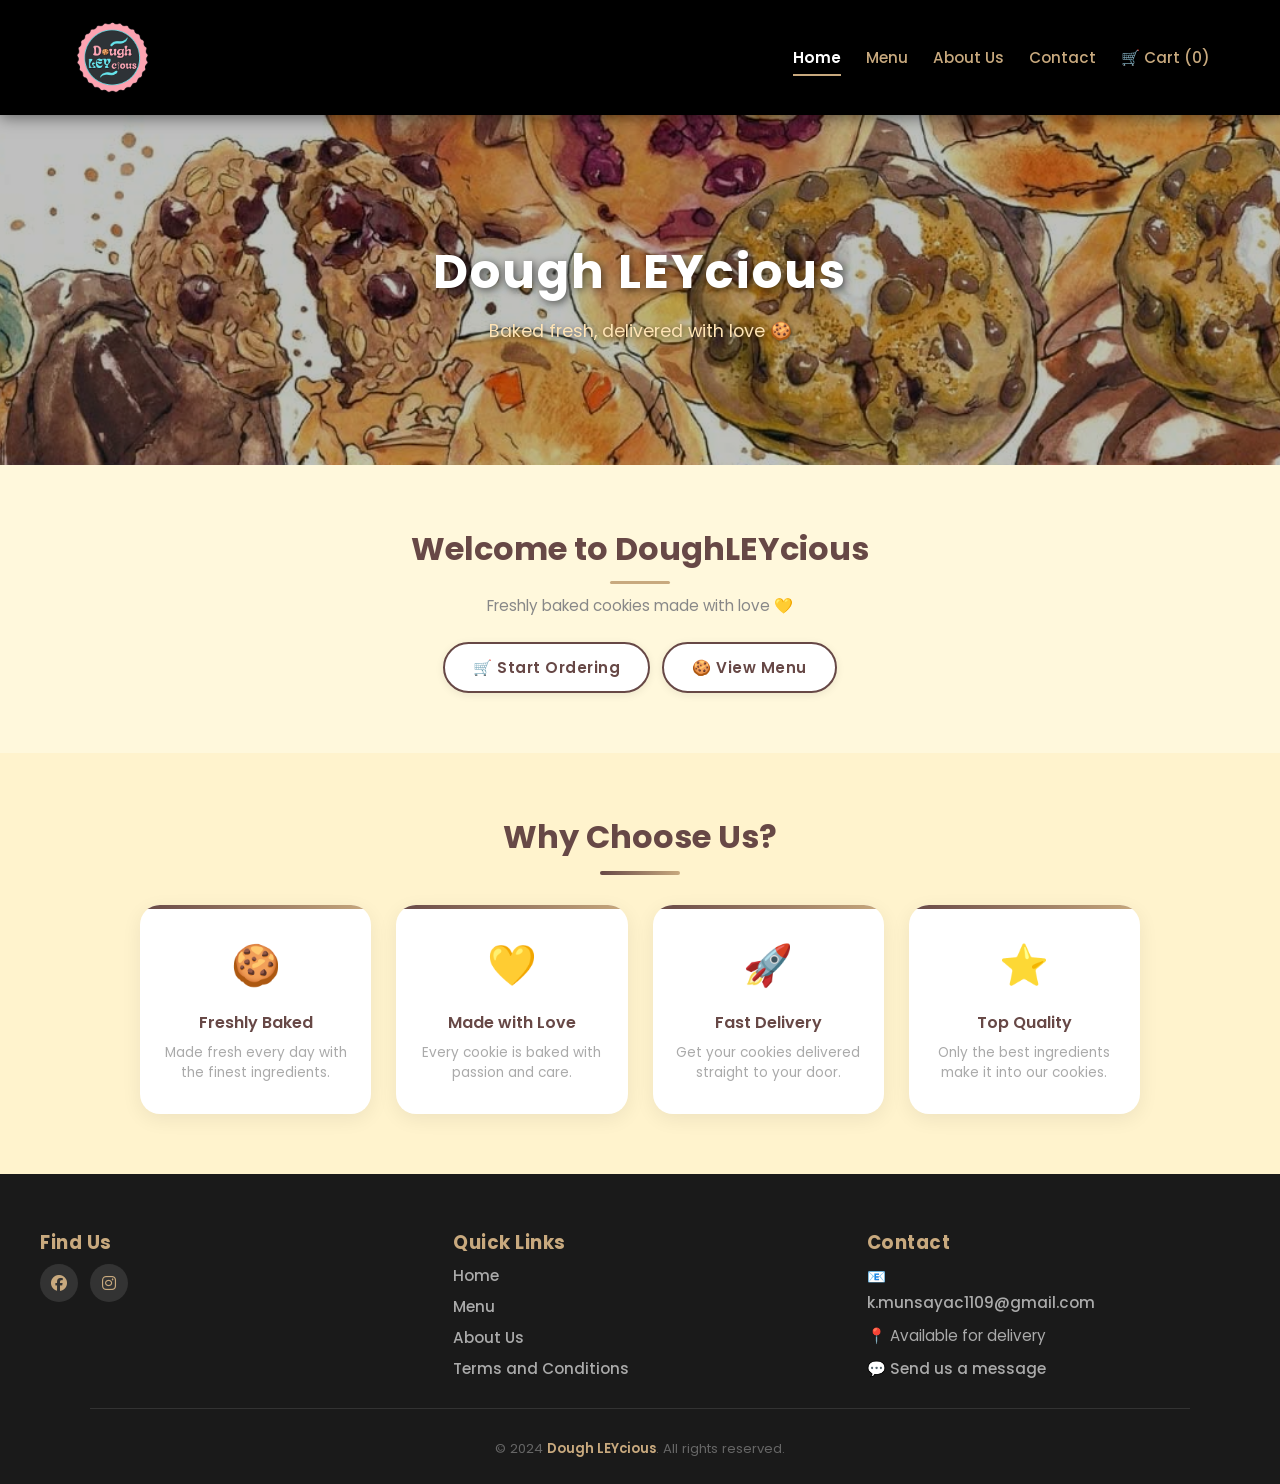
==== commit 64f9e8f6: "changes and add ons" ====
--- a/index.html
+++ b/index.html
@@ -34,8 +34,7 @@
 
     <ul class="nav-links">
       <li><a href="index.html" class="active">Home</a></li>
-      <li><a href="cookies.html">Menu</a></li>
-      <li><a href="shop.html">Shop</a></li>
+      <li><a href="menu.html">Menu</a></li>
       <li><a href="aboutus.html">About Us</a></li>
       <li><a href="contact.html">Contact</a></li>
       <li><a href="cart.html">🛒 Cart (<span id="cart-count">0</span>)</a></li>
@@ -47,14 +46,29 @@
 
   <!-- ================= header or so called hero section ================= -->
   <header class="header">
-    <img src="images/header.jpg" 
-         alt="Freshly baked cookies banner for Dough LEYcious" 
-         loading="lazy">
-    <div class="header-overlay">
-      <h1>Dough LEYcious</h1>
-      <p>Baked fresh, delivered with love 🍪</p>
+
+  <div class="carousel">
+
+    <div class="slide active">
+      <img src="images/header.jpg" alt="Cookies 1">
     </div>
-  </header>
+
+    <div class="slide">
+      <img src="images/header 2.png" alt="Cookies 2">
+    </div>
+
+    <div class="slide">
+      <img src="images/header3.png" alt="Assortment of freshly baked cookies including chocolate chip and oatmeal varieties, displayed on a rustic wooden table in a warm, inviting bakery kitchen, radiating comfort and indulgence">
+    </div>
+  
+  </div>
+
+  <div class="header-overlay">
+    <h1>Dough LEYcious</h1>
+    <p>Baked fresh, delivered with love 🍪</p>
+  </div>
+
+</header>
 
   <!-- ================= welcome section(pag inopen ito agad makita) ================= -->
   <section class="home-section">
@@ -65,7 +79,7 @@
         <button class="hero-btn" onclick="goToOrderPage()">
           🛒 Start Ordering
         </button>
-        <button class="hero-btn-outline" onclick="location.href='cookies.html'">
+        <button class="hero-btn-outline" onclick="location.href='menu.html'">
           🍪 View Menu
         </button>
       </div>
@@ -131,8 +145,9 @@
     <div class="footer-section">
       <h3>Quick Links</h3>
       <a href="index.html">Home</a>
-      <a href="shop.html">Shop</a>
+      <a href="menu.html">Menu</a>
       <a href="aboutus.html">About Us</a>
+      <a href="terms.html">Terms and Conditions</a>
     </div>
 
     
--- a/style.css
+++ b/style.css
@@ -189,6 +189,90 @@
   text-shadow: 1px 1px 5px rgba(0,0,0,0.5);
   color: #ffe4b5;
 }
+
+/* ================= HERO SECTION (CAROUSEL) ================= */
+
+.header {
+  position: relative;
+  width: 100%;
+  height: 350px;
+  overflow: hidden;
+}
+
+/* carousel container */
+.carousel {
+  position: relative;
+  width: 100%;
+  height: 100%;
+}
+
+/* each slide */
+.slide {
+  position: absolute;
+  width: 100%;
+  height: 100%;
+  opacity: 0;
+  transition: opacity 1s ease-in-out;
+}
+
+/* active slide */
+.slide.active {
+  opacity: 1;
+}
+
+/* image inside slide */
+.slide img {
+  width: 100%;
+  height: 100%;
+  object-fit: cover;
+  filter: brightness(0.75);
+}
+
+/* hover zoom effect */
+.slide img {
+  transform: scale(1.05);
+  transition: transform 3s ease;
+}
+
+.slide.active img {
+  transform: scale(1);
+}
+
+/* overlay stays same */
+.header-overlay {
+  position: absolute;
+  top: 50%;
+  left: 50%;
+  transform: translate(-50%, -50%);
+  text-align: center;
+  color: white;
+  z-index: 2;
+}
+
+.header-overlay {
+  position: absolute;
+  top: 50%;
+  left: 50%;
+  transform: translate(-50%, -50%);
+  text-align: center;
+  color: white;
+  z-index: 2;
+}
+
+.header-overlay h1 {
+  font-size: 3rem;
+  font-weight: 700;
+  text-shadow: 2px 2px 8px rgba(0,0,0,0.6);
+  letter-spacing: 2px;
+}
+
+.header-overlay p {
+  font-size: 1.1rem;
+  margin-top: 10px;
+  text-shadow: 1px 1px 5px rgba(0,0,0,0.5);
+  color: #ffe4b5;
+}
+
 
 /* ================= HOME / ORDER SECTION ================= */
 .home-section {
@@ -3030,8 +3114,46 @@
   transform: scale(0.97);
 }
 
+/* ================= TERMS MODAL (checkout agreement) ================= */
+.terms-body {
+  display: flex;
+  flex-direction: column;
+  gap: 14px;
+}
+
+.terms-text {
+  background: #fff8dc;
+  border: 1px solid #f0e6d3;
+  border-radius: 14px;
+  padding: 14px 16px;
+  max-height: 45vh;
+  overflow-y: auto;
+}
+
+.terms-agree {
+  display: flex;
+  align-items: center;
+  gap: 10px;
+  font-size: 0.9rem;
+  color: #674846;
+  font-weight: 600;
+}
+
+.terms-agree input[type="checkbox"] {
+  width: 18px;
+  height: 18px;
+  accent-color: #c8a97e;
+}
+
+.terms-error {
+  color: #e74c3c;
+  font-size: 0.85rem;
+  font-weight: 600;
+}
+
 /* ================= SUCCESS MODAL ================= */
 .success-modal {
+
   background: white;
   border-radius: 24px;
   padding: 50px 40px;
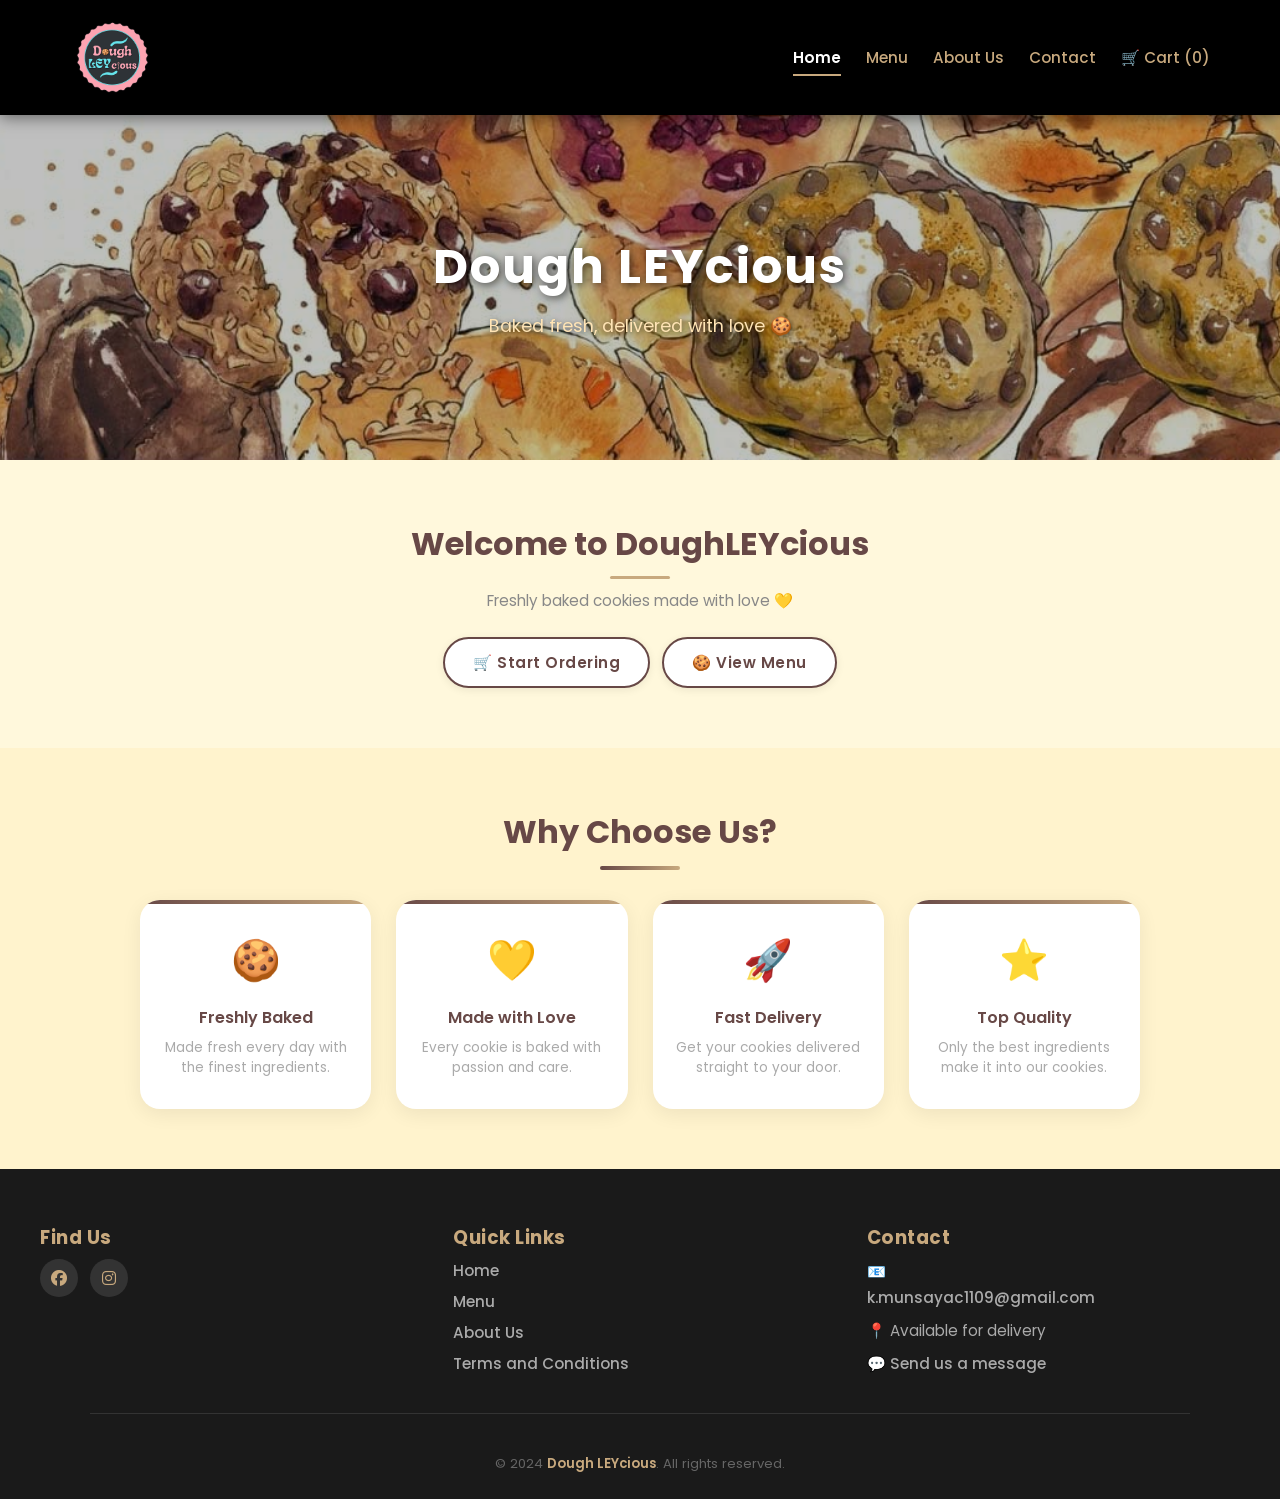
==== commit b1b9a4b1: "last update" ====
--- a/index.html
+++ b/index.html
@@ -32,6 +32,9 @@
 
 
 
+    <button class="nav-toggle-btn" type="button" aria-label="Open menu" aria-expanded="false">
+      <i class="fas fa-bars"></i>
+    </button>
     <ul class="nav-links">
       <li><a href="index.html" class="active">Home</a></li>
       <li><a href="menu.html">Menu</a></li>
--- a/style.css
+++ b/style.css
@@ -19,6 +19,7 @@
   display: flex;
   flex-direction: column;
   color: #333;
+  padding-top: 110px;
 }
 
 a {
@@ -70,8 +71,10 @@
 /* ================= NAVBAR ================= */
 .navbar {
   background: black;
-  position: sticky;
+  position: fixed;
   top: 0;
+  left: 0;
+  width: 100%;
   z-index: 1000;
   box-shadow: 0 2px 15px rgba(0, 0, 0, 0.5);
 }
@@ -110,6 +113,24 @@
   display: flex;
   gap: 25px;
   align-items: center;
+}
+
+/* ===== HAMBURGER MENU (hidden on desktop) ===== */
+.nav-toggle-btn {
+  display: none;
+  background: transparent;
+  border: none;
+  cursor: pointer;
+  color: #c8a97e;
+  font-size: 1.35rem;
+  padding: 8px 10px;
+  border-radius: 10px;
+  line-height: 1;
+}
+
+.nav-toggle-btn:hover {
+  color: #fff;
+  background: rgba(200, 169, 126, 0.15);
 }
 
 .nav-links a {
@@ -344,6 +365,21 @@
       text-align: center;
       padding: 60px 20px 20px;
     }
+
+    /* ---- Menu Section Spacing ---- */
+    .category-title {
+      margin-top: 30px;
+      margin-bottom: 12px;
+    }
+
+    .cookie-grid {
+      margin-bottom: 40px;
+    }
+
+    .cookie-grid:last-of-type {
+      margin-bottom: 20px;
+    }
+
 
     .menu-welcome h2 {
       font-size: 2rem;
@@ -419,14 +455,7 @@
     }
 
     /* ---- Category Title ---- */
-    .category-title {
-      font-size: 1.4rem;
-      color: #674846;
-      font-weight: 700;
-      margin: 45px 0 25px;
-      text-align: center;
-      position: relative;
-    }
+    
 
     .category-title::after {
       content: '';
@@ -494,39 +523,38 @@
       box-shadow: 0 20px 45px rgba(103, 72, 70, 0.22);
     }
 
-    /* ---- Cookie Image with Spin ---- */
-    .cookie-img-wrapper {
-      width: 160px;
-      height: 160px;
-      margin: 0 auto 18px;
-      border-radius: 50%;
-      overflow: hidden;
-      position: relative;
-      display: flex;
-      align-items: center;
-      justify-content: center;
-      background: #fff8dc;
-      border: 3px solid #f0e6d3;
-      transition: all 0.3s ease;
-    }
-
-    .cookie-grid-card:hover .cookie-img-wrapper {
-      border-color: #c8a97e;
-      box-shadow: 0 8px 30px rgba(103, 72, 70, 0.2);
-    }
-
-    .cookie-img-wrapper img {
-      width: 130px;
-      height: 130px;
-      object-fit: contain;
-      transition: transform 0.8s ease;
-      border-radius: 0;
-      border: none;
-    }
-
+    /* ----Cookie Image with Spin ---- */
+.cookie-img-wrapper {
+    width: 190px;
+    height: 190px;
+    margin: 0 auto 18px;
+    border-radius: 50%;
+    overflow: hidden;
+    position: relative;
+    display: flex;
+    align-items: center;
+    justify-content: center;
+    background: #fff8dc;
+    border: 3px solid #f0e6d3;
+    transition: all 0.3s ease;
+}
+  .cookie-grid-card:hover .cookie-img-wrapper {
+   border-color: #c8a97e;
+  box-shadow: 0 8px 30px rgba(103, 72, 70, 0.2);
+}
+
+/* FULL IMAGE */
+.cookie-img-wrapper img {
+    width: 100%;
+    height: 100%;
+    object-fit: cover;
+    transition: transform 0.8s ease;
+     border-radius: 50%;
+}
+        /* SPIN EFFECT */
     .cookie-grid-card:hover .cookie-img-wrapper img {
-      transform: rotate(360deg) scale(1.1);
-    }
+ transform: rotate(360deg);
+}
 
     /* ---- Cookie Card Info ---- */
     .cookie-grid-card h3 {
@@ -716,15 +744,7 @@
     }
 
     /* ---- Modal Ingredients ---- */
-    .modal-ingredients-title {
-      font-size: 0.95rem;
-      color: #674846;
-      font-weight: 700;
-      margin-bottom: 12px;
-      display: flex;
-      align-items: center;
-      gap: 6px;
-    }
+    
 
     .modal-ingredients-list {
       list-style: none;
@@ -752,20 +772,6 @@
       border-color: #674846;
       transform: translateY(-2px);
       box-shadow: 0 4px 10px rgba(103, 72, 70, 0.2);
-    }
-
-    /* ---- Modal Allergen ---- */
-    .modal-allergen {
-      font-size: 0.78rem;
-      color: #b71c1c;
-      background: #fce4ec;
-      padding: 10px 14px;
-      border-radius: 12px;
-      display: flex;
-      align-items: center;
-      gap: 8px;
-      border: 1px solid #f8bbd0;
-      margin-bottom: 20px;
     }
 
     /* ---- Modal Action Buttons ---- */
@@ -801,7 +807,7 @@
     }
 
     .modal-close-action {
-      flex: 1;
+      width: 100%;
       background: white;
       color: #674846;
       border: 2px solid #674846;
@@ -816,6 +822,7 @@
       align-items: center;
       justify-content: center;
       gap: 6px;
+      box-sizing: border-box;
     }
 
     .modal-close-action:hover {
@@ -1314,8 +1321,11 @@
 .quantity {
   display: flex;
   align-items: center;
+  justify-content: center;
   gap: 10px;
   margin-top: 5px;
+  margin-bottom: 5px;
+  width: 100%;
 }
 
 .quantity button,
@@ -1392,6 +1402,7 @@
   width: 100%;
   letter-spacing: 0.5px;
   box-shadow: 0 4px 12px rgba(103, 72, 70, 0.25);
+  box-sizing: border-box;
 }
 
 .add-to-cart-btn:hover {
@@ -2123,6 +2134,7 @@
 }
 
 /* ================= confirmation toast ================= */
+
 .confirm-toast-overlay {
   position: fixed;
   top: 0;
@@ -3334,9 +3346,10 @@
 .footer-divider {
   border: none;
   border-top: 1px solid #333;
-  margin: 20px auto;
+  margin: 30px auto; /* more breathing room above/below divider */
   max-width: 1100px;
 }
+
 
 .footer-bottom {
   text-align: center;
@@ -3682,6 +3695,38 @@
 /* ================= FOR ALL RESPONSIVE ================= */
  
 @media (max-width: 768px) {
+  .nav-toggle-btn {
+    display: inline-flex;
+  }
+
+  .nav-links {
+    display: flex;
+    flex-direction: column;
+    gap: 12px;
+    width: 100%;
+    text-align: center;
+    overflow: hidden;
+    max-height: 0;
+    padding: 0;
+    margin-top: 0;
+    transition: max-height 0.25s ease, padding 0.25s ease;
+  }
+
+  .nav-links.nav-open {
+    max-height: 420px;
+    padding: 12px 0 16px;
+  }
+
+  .nav-links li {
+    width: 100%;
+  }
+
+  .nav-links a {
+    display: block;
+    padding: 10px;
+    font-size: 0.95rem;
+  }
+
   .navbar-inner {
     flex-direction: column;
     align-items: center;
@@ -3817,26 +3862,18 @@
     text-align: center;
   }
 
+  /* stack cart columns on smaller screens */
   .cart-wrapper {
     flex-direction: column;
-  }
-
-  .cart-left {
-    width: 100%;
-  }
-.cart-wrapper {
-    flex-direction: column;
     align-items: center;
   }
 
-  .cart-left {
-    width: 100%;
-  }
-
+  .cart-left,
   .cart-right {
     width: 100%;
   }
 }
+
 
 @media (max-width: 480px) {
   .navbar-inner {
@@ -3969,7 +4006,7 @@
     justify-content: center;
   }
 
-.cart-wrapper {
+  .cart-wrapper {
     flex-direction: column;
     align-items: center;
   }
@@ -4004,8 +4041,7 @@
     text-align: center;
     width: 100%;
   }
-
-  .socials {
+  .quantity {
     justify-content: center;
   }
 }
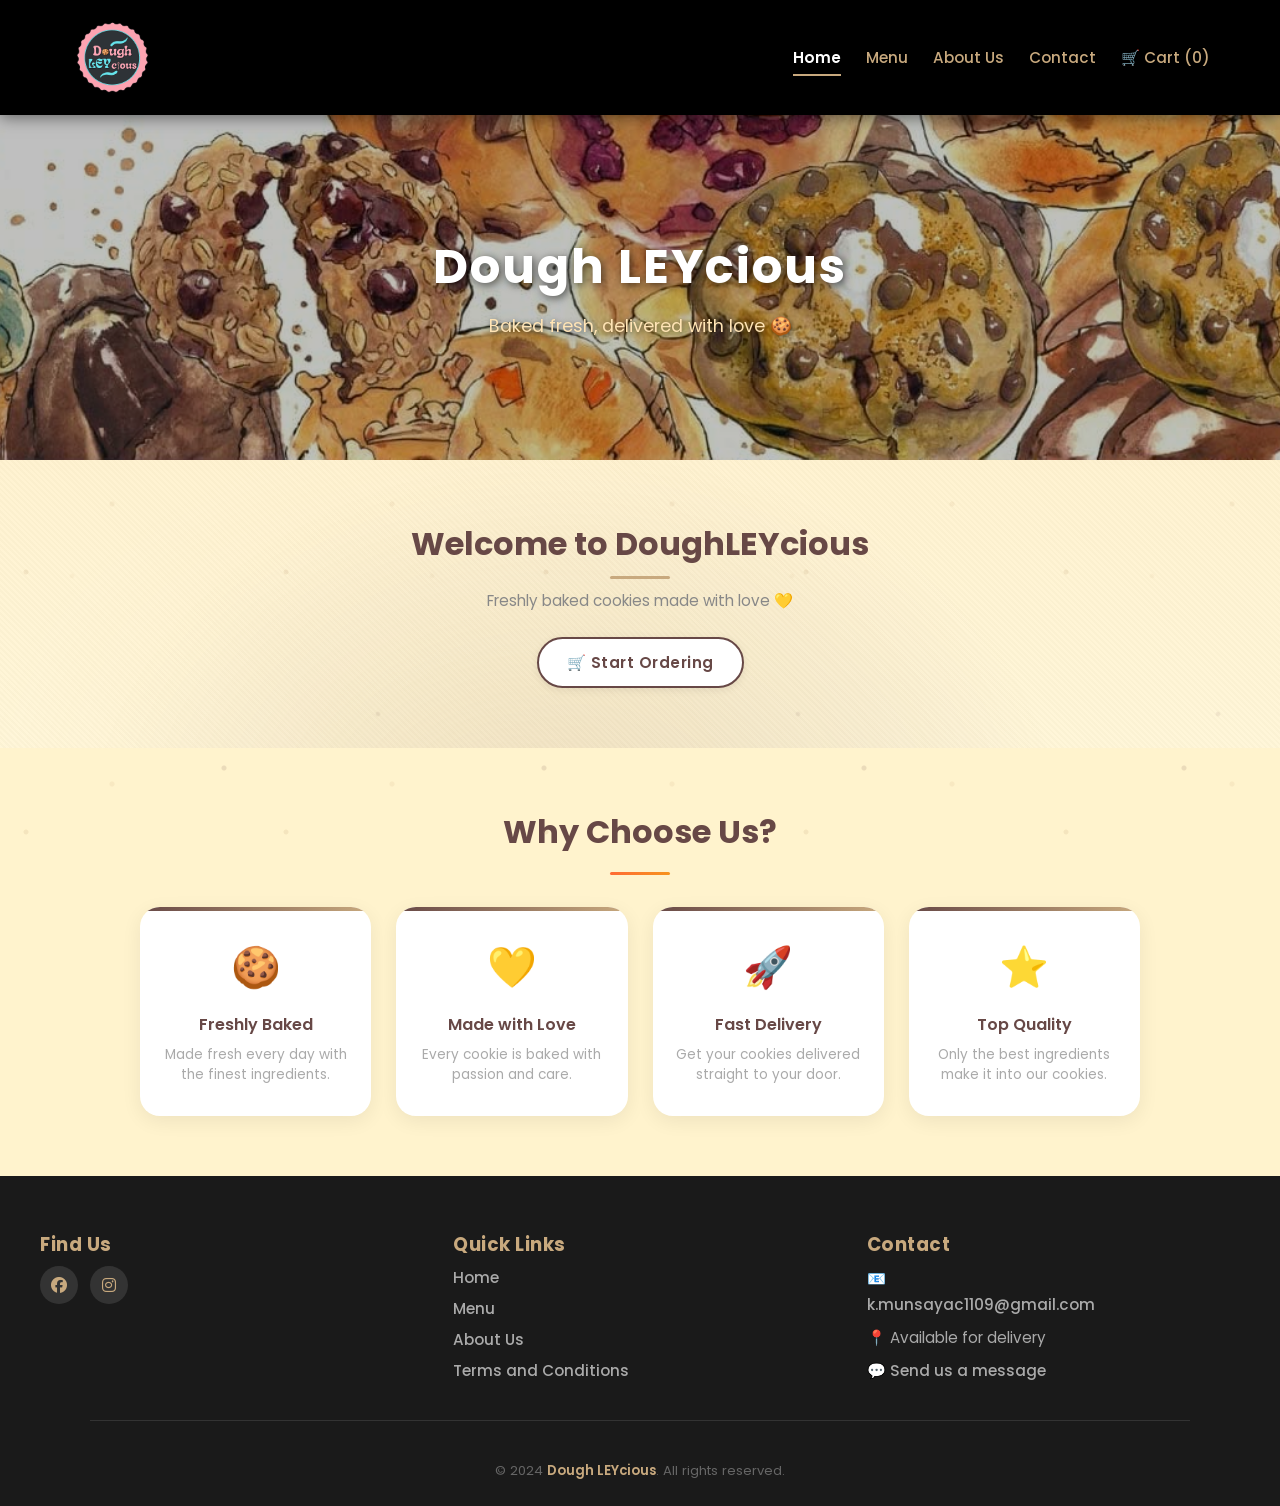
==== commit de57c2d3: "Final output of webiste batugang" ====
--- a/index.html
+++ b/index.html
@@ -82,9 +82,6 @@
         <button class="hero-btn" onclick="goToOrderPage()">
           🛒 Start Ordering
         </button>
-        <button class="hero-btn-outline" onclick="location.href='menu.html'">
-          🍪 View Menu
-        </button>
       </div>
     </div>
   </section>
@@ -128,8 +125,13 @@
 </main>
 
 <!-- ================= footer section ================= -->
+<button id="backToTop" class="back-to-top" type="button" aria-label="Back to top" title="Back to top">
+  <i class="fas fa-cookie-bite"></i>
+</button>
+
 <footer class="footer">
   <div class="footer-content">
+
 
     <div class="footer-section">
       <h3>Find Us</h3>
--- a/style.css
+++ b/style.css
@@ -15,12 +15,92 @@
 
 body {
   font-family: 'Poppins', sans-serif;
-  background: #fff8dc;
+
+  /* Dessert themed warm base */
+  background:
+    radial-gradient(900px 650px at 15% 5%, rgba(255, 228, 181, 0.55), transparent 60%),
+    radial-gradient(700px 520px at 85% 15%, rgba(200, 169, 126, 0.45), transparent 58%),
+    radial-gradient(800px 650px at 45% 95%, rgba(103, 72, 70, 0.14), transparent 62%),
+    linear-gradient(180deg, #fff8dc 0%, #fff2cf 45%, #fff8dc 100%);
+
+  color: #333;
   display: flex;
   flex-direction: column;
-  color: #333;
   padding-top: 110px;
-}
+
+  position: relative;
+  min-height: 100vh;
+}
+
+body::before {
+  content: "";
+  position: fixed;
+  inset: 0;
+  z-index: 0;
+  pointer-events: none;
+
+  /* Sprinkle dots pattern */
+  background-image:
+    radial-gradient(circle at 10% 20%, rgba(200, 169, 126, 0.25) 0 2px, transparent 3px),
+    radial-gradient(circle at 70% 40%, rgba(103, 72, 70, 0.18) 0 2px, transparent 3px),
+    radial-gradient(circle at 40% 80%, rgba(200, 169, 126, 0.18) 0 2px, transparent 3px),
+    radial-gradient(circle at 90% 70%, rgba(103, 72, 70, 0.12) 0 1.5px, transparent 3px),
+    radial-gradient(circle at 20% 60%, rgba(200, 169, 126, 0.12) 0 1.5px, transparent 3px);
+
+  background-size: 260px 260px, 320px 320px, 280px 280px, 420px 420px, 360px 360px;
+  opacity: 0.75;
+
+  /* Slightly stronger and more lively */
+  animation: sprinkleDrift 14s linear infinite;
+}
+
+body::after {
+  content: "";
+  position: fixed;
+  inset: 0;
+  z-index: -3;
+  pointer-events: none;
+
+  /* Soft blobs tapos may subtle paper texture */
+  background:
+    radial-gradient(900px 600px at 10% 10%, rgba(200, 169, 126, 0.22), transparent 60%),
+    radial-gradient(800px 500px at 90% 20%, rgba(103, 72, 70, 0.15), transparent 58%),
+    radial-gradient(900px 650px at 40% 90%, rgba(255, 228, 181, 0.22), transparent 60%),
+    repeating-linear-gradient(
+      45deg,
+      rgba(255,255,255,0.04) 0 2px,
+      rgba(0,0,0,0.015) 2px 4px
+    );
+
+  filter: saturate(1.08);
+}
+
+
+@keyframes sprinkleDrift {
+  0% {
+    transform: translate3d(0, 0, 0);
+  }
+  50% {
+    transform: translate3d(18px, -12px, 0);
+  }
+  100% {
+    transform: translate3d(0, 0, 0);
+  }
+}
+
+/* reduce motion */
+@media (prefers-reduced-motion: reduce) {
+  body::before {
+    animation: none;
+  }
+
+  /* Keep background visible kahit walang motion */
+  body::before {
+    opacity: 0.55;
+  }
+}
+
+
 
 a {
   text-decoration: none;
@@ -88,6 +168,7 @@
   padding: 15px 30px;
 }
 
+
 /* ===== LOGO  ===== */
 .nav-logo {
   display: flex;
@@ -115,7 +196,7 @@
   align-items: center;
 }
 
-/* ===== HAMBURGER MENU (hidden on desktop) ===== */
+/* ===== HAMBURGER MENU */
 .nav-toggle-btn {
   display: none;
   background: transparent;
@@ -213,6 +294,12 @@
 
 /* ================= HERO SECTION (CAROUSEL) ================= */
 
+/*
+  NOTE:
+  The carousel is controlled by JS (script.js) by toggling the `.active` class on `.slide`.
+  CSS only handles the layout + fade transition.
+*/
+
 .header {
   position: relative;
   width: 100%;
@@ -222,6 +309,7 @@
 
 /* carousel container */
 .carousel {
+
   position: relative;
   width: 100%;
   height: 100%;
@@ -551,10 +639,11 @@
     transition: transform 0.8s ease;
      border-radius: 50%;
 }
-        /* SPIN EFFECT */
+    /* spin cookie image on hover */
     .cookie-grid-card:hover .cookie-img-wrapper img {
  transform: rotate(360deg);
 }
+
 
     /* ---- Cookie Card Info ---- */
     .cookie-grid-card h3 {
@@ -580,7 +669,7 @@
       margin-bottom: 15px;
     }
 
-    /* ---- View Ingredients Button ---- */
+    /* ---- View cookie Button ---- */
     .view-ingredients-btn {
       background: linear-gradient(135deg, #674846, #c8a97e);
       color: white;
@@ -611,7 +700,7 @@
       transform: scale(0.97);
     }
 
-    /* ============ INGREDIENT MODAL ============ */
+    /* ============ COOKIES MODAL ============ */
     .ingredient-modal-overlay {
       position: fixed;
       top: 0;
@@ -743,37 +832,6 @@
       margin-bottom: 20px;
     }
 
-    /* ---- Modal Ingredients ---- */
-    
-
-    .modal-ingredients-list {
-      list-style: none;
-      display: flex;
-      flex-wrap: wrap;
-      gap: 8px;
-      padding: 0;
-      margin: 0 0 18px 0;
-    }
-
-    .modal-ingredients-list li {
-      background: #fff8dc;
-      color: #674846;
-      padding: 6px 15px;
-      border-radius: 20px;
-      font-size: 0.8rem;
-      font-weight: 500;
-      border: 1px solid #e8d5a3;
-      transition: all 0.3s ease;
-    }
-
-    .modal-ingredients-list li:hover {
-      background: linear-gradient(135deg, #674846, #c8a97e);
-      color: #fff;
-      border-color: #674846;
-      transform: translateY(-2px);
-      box-shadow: 0 4px 10px rgba(103, 72, 70, 0.2);
-    }
-
     /* ---- Modal Action Buttons ---- */
     .modal-actions {
       display: flex;
@@ -1089,8 +1147,16 @@
   background: #c8a97e;
 }
 
-.badge.sale {
+.badge.popular-badge {
   background: #e74c3c;
+}
+
+.badge.best-seller {
+  background: linear-gradient(135deg, #674846, #c8a97e);
+}
+
+.badge.customize {
+  background: #6b4f4f;
 }
 
 /* ================= DIVIDER ================= */
@@ -1124,6 +1190,19 @@
   transform: translateY(0);
 }
 
+.toast-success {
+  background: #674846;
+  border: 2px solid rgba(255, 255, 255, 0.25);
+}
+
+.toast-success-text {
+  font-weight: 800;
+  padding: 4px 10px;
+  border-radius: 999px;
+  background: rgba(255, 255, 255, 0.18);
+}
+
+
 /* ================= SHOP BANNER ================= */
 .shop-banner {
   background: linear-gradient(135deg, #674846, #c8a97e);
@@ -1167,155 +1246,7 @@
   margin-top: 8px;
 }
 
-/* ================= SHOP CONTAINER ================= */
-.shop-container {
-  max-width: 1200px;
-  margin: 40px auto;
-  padding: 0 20px 60px;
-}
-
-.shop-title {
-  text-align: center;
-  font-size: 2rem;
-  color: #674846;
-  font-weight: 700;
-  margin-bottom: 5px;
-}
-
-/* ================= PRODUCT GRID ================= */
-.product-grid {
-  display: grid;
-  grid-template-columns: repeat(auto-fill, minmax(230px, 1fr));
-  gap: 30px;
-  margin-top: 30px;
-}
-
-/* ================= PRODUCT CARD ================= */
-.product-card {
-  background: white;
-  border-radius: 20px;
-  overflow: hidden;
-  box-shadow: 0 5px 20px rgba(0,0,0,0.08);
-  transition: all 0.3s ease;
-  position: relative;
-  display: flex;
-  flex-direction: column;
-}
-
-.product-card::before {
-  content: "";
-  position: absolute;
-  top: 0;
-  left: 0;
-  width: 100%;
-  height: 4px;
-  background: linear-gradient(to right, #674846, #c8a97e);
-  z-index: 1;
-}
-
-.product-card:hover {
-  transform: translateY(-8px);
-  box-shadow: 0 15px 35px rgba(103, 72, 70, 0.2);
-}
-
-.product-card img {
-  width: 100%;
-  height: 200px;
-  object-fit: cover;
-  display: block;
-  transition: transform 0.4s ease;
-}
-
-.product-card:hover img {
-  transform: scale(1.05);
-}
-
-.product-info {
-  padding: 18px;
-  display: flex;
-  flex-direction: column;
-  gap: 8px;
-  flex: 1;
-}
-
-.product-info h3 {
-  font-size: 1.05rem;
-  color: #674846;
-  font-weight: 600;
-  margin: 0;
-}
-
-.product-desc {
-  font-size: 0.82rem;
-  color: #aaa;
-  margin: 0;
-  line-height: 1.4;
-}
-
-.product-info .price {
-  font-size: 1.2rem;
-  font-weight: 700;
-  color: #c8a97e;
-  margin: 0;
-}
-
-
-.product-card::before {
-  content: "";
-  position: absolute;
-  top: 0;
-  left: 0;
-  width: 100%;
-  height: 4px;
-  background: linear-gradient(to right, #674846, #c8a97e);
-  z-index: 1;
-}
-
-.product-card:hover {
-  transform: translateY(-8px);
-  box-shadow: 0 15px 35px rgba(103, 72, 70, 0.2);
-}
-
-.product-card img {
-  width: 100%;
-  height: 200px;
-  object-fit: cover;
-  display: block;
-  transition: transform 0.4s ease;
-}
-
-.product-card:hover img {
-  transform: scale(1.05);
-}
-
-.product-info {
-  padding: 18px;
-  display: flex;
-  flex-direction: column;
-  gap: 8px;
-  flex: 1;
-}
-
-.product-info h3 {
-  font-size: 1.05rem;
-  color: #674846;
-  font-weight: 600;
-  margin: 0;
-}
-
-.product-desc {
-  font-size: 0.82rem;
-  color: #aaa;
-  margin: 0;
-  line-height: 1.4;
-}
-
-.product-info .price {
-  font-size: 1.2rem;
-  font-weight: 700;
-  color: #c8a97e;
-  margin: 0;
-}
+
 
  /* ================= QUANTITY CONTROLS ================= */
 .quantity {
@@ -1583,9 +1514,10 @@
 }
 
 .about-story {
-  display: flex;
+  display: grid;
+  grid-template-columns: 1fr 1.1fr;
   align-items: center;
-  gap: 60px;
+  gap: 40px;
   max-width: 1100px;
   margin: 0 auto;
 }
@@ -1622,7 +1554,7 @@
 }
 
 .about-story-text p {
-  color: #777;
+  color: #000000;
   font-size: 0.95rem;
   line-height: 1.8;
   margin-bottom: 15px;
@@ -1688,7 +1620,7 @@
   line-height: 1.6;
 }
 
-/* ================= TEAM SECTION ================= */
+/* ================= CUSTOMER SAY SECTION ================= */
 .team-section {
   padding: 80px 20px;
   background: #fff8dc;
@@ -1727,49 +1659,6 @@
 .team-card:hover {
   transform: translateY(-8px);
   box-shadow: 0 15px 35px rgba(103, 72, 70, 0.15);
-}
-
-/* ================= ORDER BANNER ================= */
-.order-banner {
-  background: linear-gradient(135deg, #674846, #c8a97e);
-  padding: 80px 20px;
-  text-align: center;
-  position: relative;
-  overflow: hidden;
-}
-
-.order-banner::before {
-  content: "🍪";
-  position: absolute;
-  font-size: 10rem;
-  opacity: 0.07;
-  top: -20px;
-  left: -20px;
-  pointer-events: none;
-}
-
-.order-banner::after {
-  content: "🍪";
-  position: absolute;
-  font-size: 10rem;
-  opacity: 0.07;
-  bottom: -20px;
-  right: -20px;
-  pointer-events: none;
-}
-
-.order-banner-text h1 {
-  font-size: 2.8rem;
-  color: white;
-  font-weight: 700;
-  text-shadow: 2px 2px 8px rgba(0,0,0,0.3);
-  letter-spacing: 2px;
-}
-
-.order-banner-text p {
-  color: #ffe4b5;
-  font-size: 1rem;
-  margin-top: 8px;
 }
 
 /* ================= BOX SECTION ================= */
@@ -1889,11 +1778,9 @@
 }
 
 .box-price {
-  font-size: 1.8rem;
-  font-weight: 700;
-  color: #c8a97e;
-  margin-bottom: 20px;
-}
+  display: none;
+}
+
 
 .box-btn {
   width: 100%;
@@ -2215,7 +2102,7 @@
   transform: scale(1.05);
 }
 
-/* ================= ALSO LIKE SECTION ================= */
+/* ================= OTHER PRODUCTS SECTION ================= */
 .also-like-section {
   background: #fff3cd;
   padding: 60px 20px;
@@ -3162,6 +3049,84 @@
   font-size: 0.85rem;
   font-weight: 600;
 }
+/* ================= TERMS SECTION - PERFECT CENTERED TITLES ================= */
+.terms-section {
+ padding: 4rem 0;
+ background: linear-gradient(135deg, #fff8e1 0%, #ffe0b2 100%);
+}
+.terms-content {
+ max-width: 1200px;
+ margin: 0 auto;
+ padding: 0 2rem;
+}
+.terms-grid {
+ display: grid;
+ grid-template-columns: repeat(auto-fit, minmax(350px, 1fr));
+ gap: 2rem;
+ margin-bottom: 4rem;
+}
+.terms-card {
+ background: white;
+ padding: 2.5rem;
+ border-radius: 20px;
+ box-shadow: 0 10px 40px rgba(0,0,0,0.1);
+ border: 2px solid #ffcc80;
+ transition: all 0.3s ease;
+ position: relative;
+ overflow: hidden;
+ text-align: center;
+}
+.terms-card::before {
+ content: '';
+ position: absolute;
+ top: 0;
+ left: 0;
+ right: 0;
+ height: 4px;
+ background: linear-gradient(90deg, #FFD1DC, #FFD1DC, #ffcc80);
+}
+.terms-card:hover {
+ transform: translateY(-10px);
+ box-shadow: 0 20px 60px rgba(0,0,0,0.15);
+}
+/* CENTER TITLES */
+.terms-card h3 {
+ color: #674846;
+ font-size: 1.5rem;
+ margin-bottom: 1.5rem;
+ font-weight: 600;
+ text-align: center;
+}
+.terms-card p {
+ color: #555;
+ line-height: 1.8;
+ letter-spacing: 0.3px;
+ text-align: justify !important;
+ text-justify: inter-word;
+ margin-bottom: 0;
+}
+/* Divider */
+.divider {
+ width: 60px;
+ height: 3px;
+ background: linear-gradient(90deg, #ff6b35, #f7931e);
+ margin: 1rem auto 2rem; /* CENTER THE DIVIDER */
+ border-radius: 2px;
+}
+
+/* Responsive */
+@media (max-width: 768px) {
+ .terms-grid {
+ grid-template-columns: 1fr;
+ gap: 1.5rem;
+ }
+ .terms-card {
+ padding: 2rem;
+ }
+ .terms-card h3 {
+ font-size: 1.3rem;
+ }
+}
 
 /* ================= SUCCESS MODAL ================= */
 .success-modal {
@@ -3378,7 +3343,11 @@
   max-width: 1100px;
   margin-left: auto;
   margin-right: auto;
-}
+  justify-items: center;
+  align-items: start;
+}
+
+
 
 .testimonial-card {
   background: white;
@@ -3695,9 +3664,24 @@
 /* ================= FOR ALL RESPONSIVE ================= */
  
 @media (max-width: 768px) {
+  .navbar-inner {
+    flex-direction: row;
+    align-items: center;
+    justify-content: space-between;
+    gap: 10px;
+  }
+
+  .nav-logo {
+    order: 1;
+    justify-content: flex-start;
+    flex-direction: row;
+  }
+
   .nav-toggle-btn {
     display: inline-flex;
-  }
+    order: 2;
+  }
+
 
   .nav-links {
     display: flex;
@@ -3728,8 +3712,9 @@
   }
 
   .navbar-inner {
-    flex-direction: column;
+    flex-direction: row;
     align-items: center;
+    justify-content: space-between;
     gap: 10px;
   }
 
@@ -3738,6 +3723,7 @@
     align-items: center;
     justify-content: center;
     flex-direction: column;
+    order: 1;
   }
 
   .nav-logo-img {
@@ -3749,8 +3735,8 @@
     gap: 12px;
     width: 100%;
     text-align: center;
-  }
-
+    order: 3;
+  }
   .nav-links li {
     width: 100%;
   }
@@ -3981,6 +3967,37 @@
   .quantity {
     justify-content: center;
   }
+}
+
+.back-to-top {
+  position: fixed;
+  right: 20px;
+  bottom: 20px;
+  z-index: 20000;
+  width: 48px;
+  height: 48px;
+  border-radius: 50%;
+  border: none;
+  cursor: pointer;
+  background: rgba(103, 72, 70, 0.95);
+  color: white;
+  display: grid;
+  place-items: center;
+  box-shadow: 0 10px 25px rgba(0, 0, 0, 0.25);
+  opacity: 0;
+  transform: translateY(12px);
+  pointer-events: none;
+  transition: opacity 0.25s ease, transform 0.25s ease, background 0.25s ease;
+}
+
+.back-to-top:hover {
+  background: rgba(200, 169, 126, 1);
+}
+
+.back-to-top.show {
+  opacity: 1;
+  transform: translateY(0);
+  pointer-events: auto;
 }
 
 @media (max-width: 600px) {
@@ -4044,4 +4061,4 @@
   .quantity {
     justify-content: center;
   }
-}
+}
